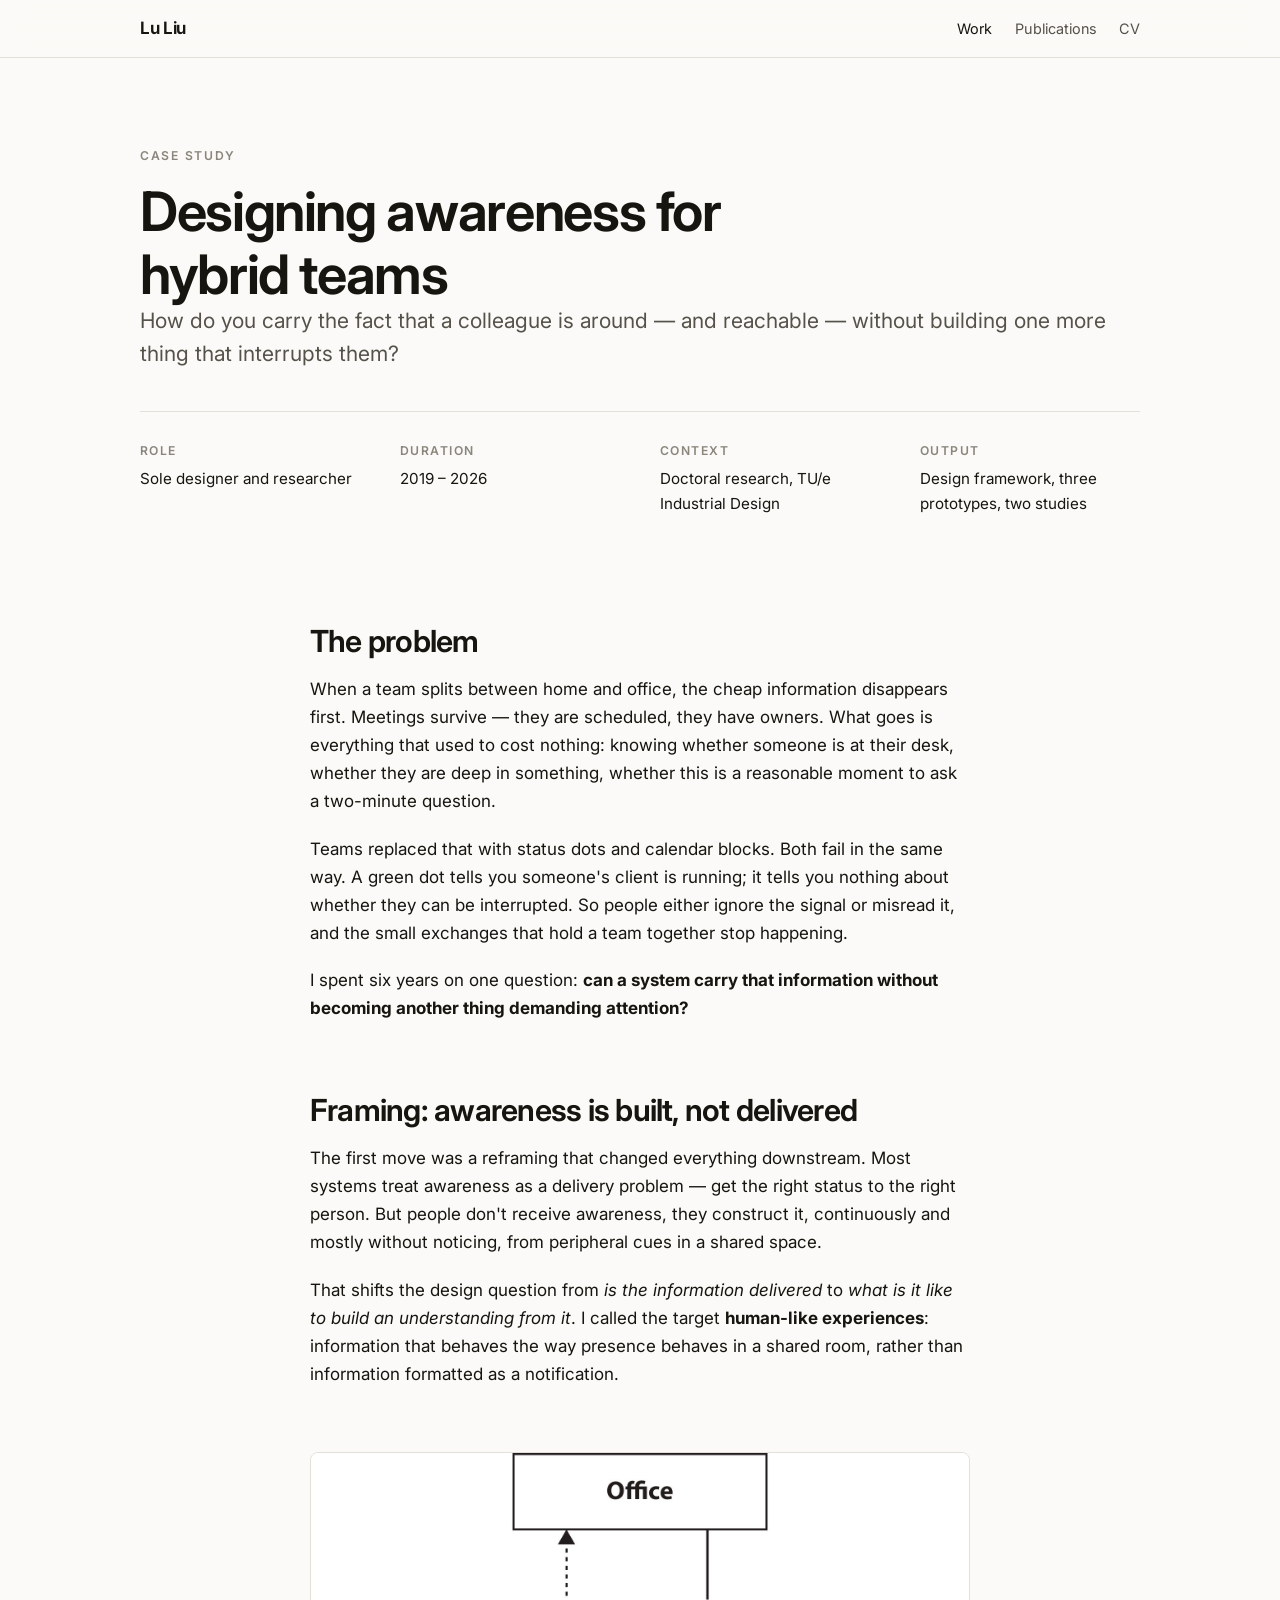
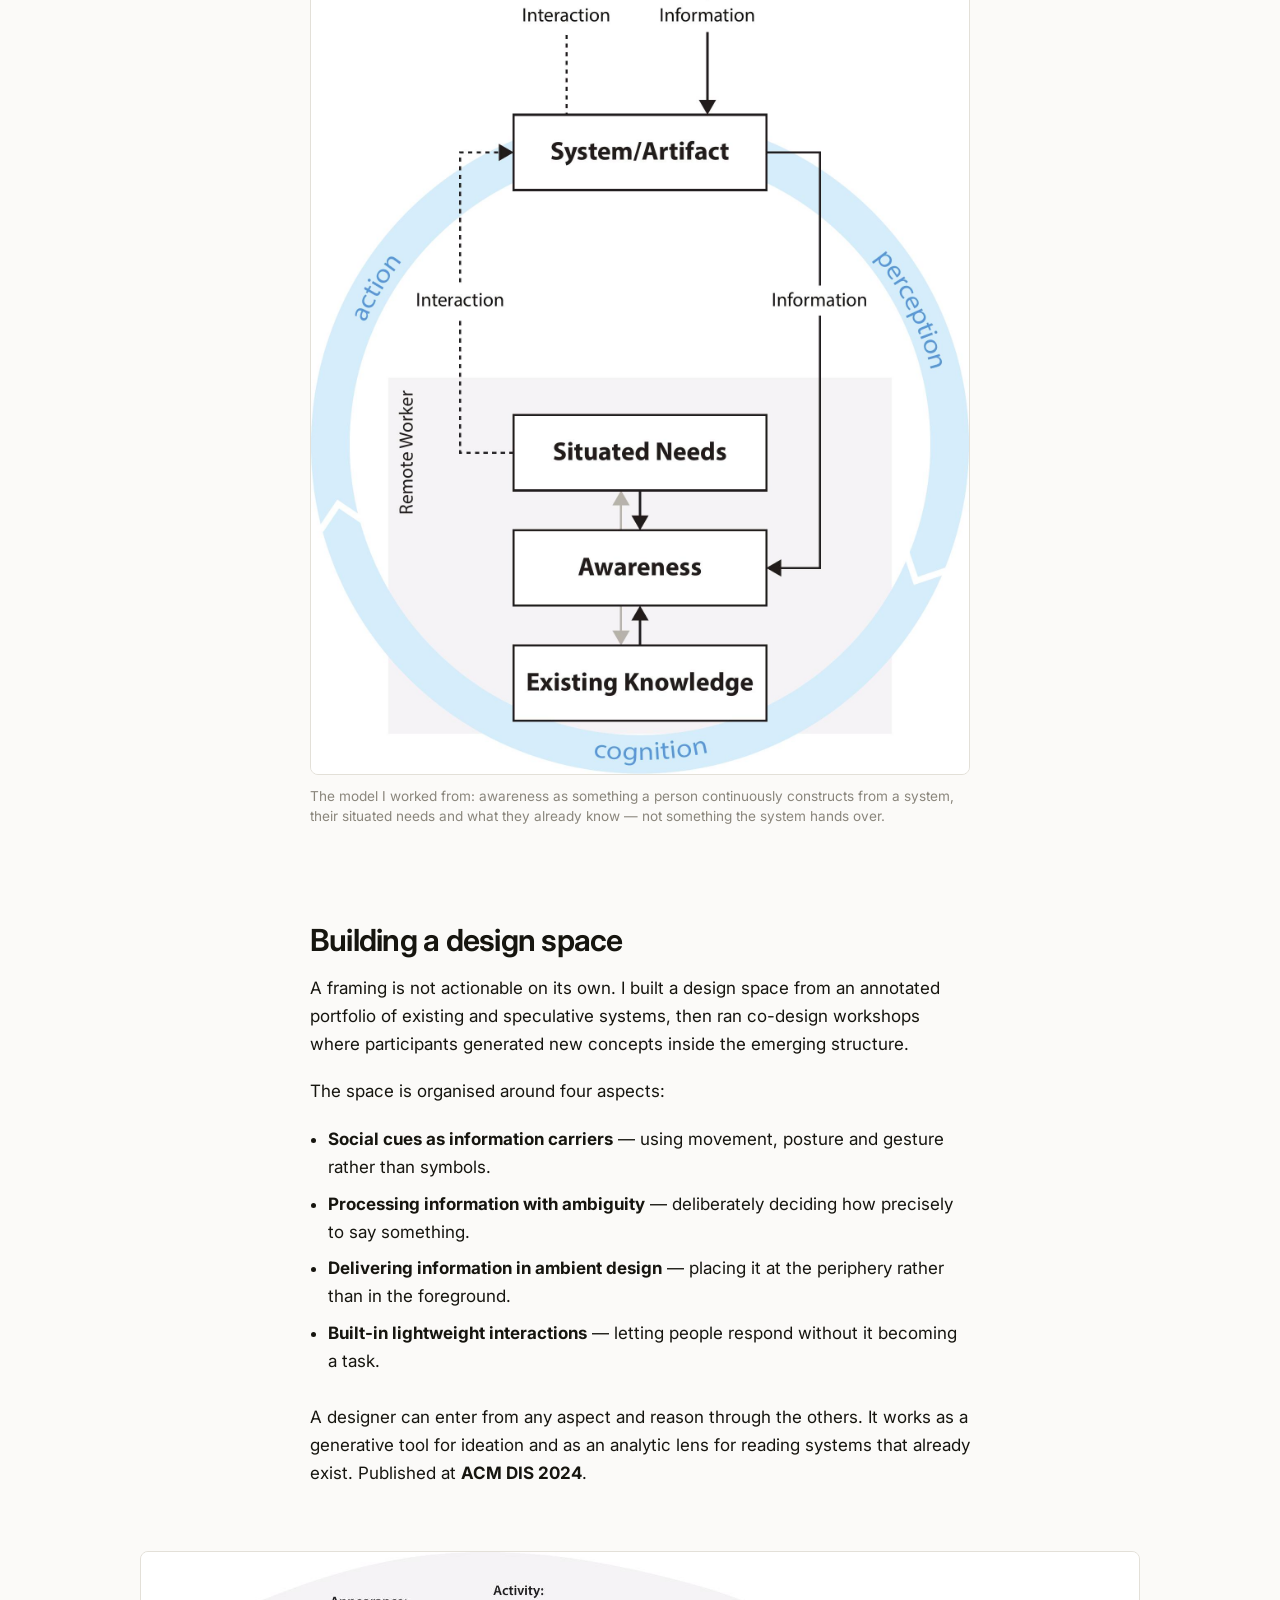
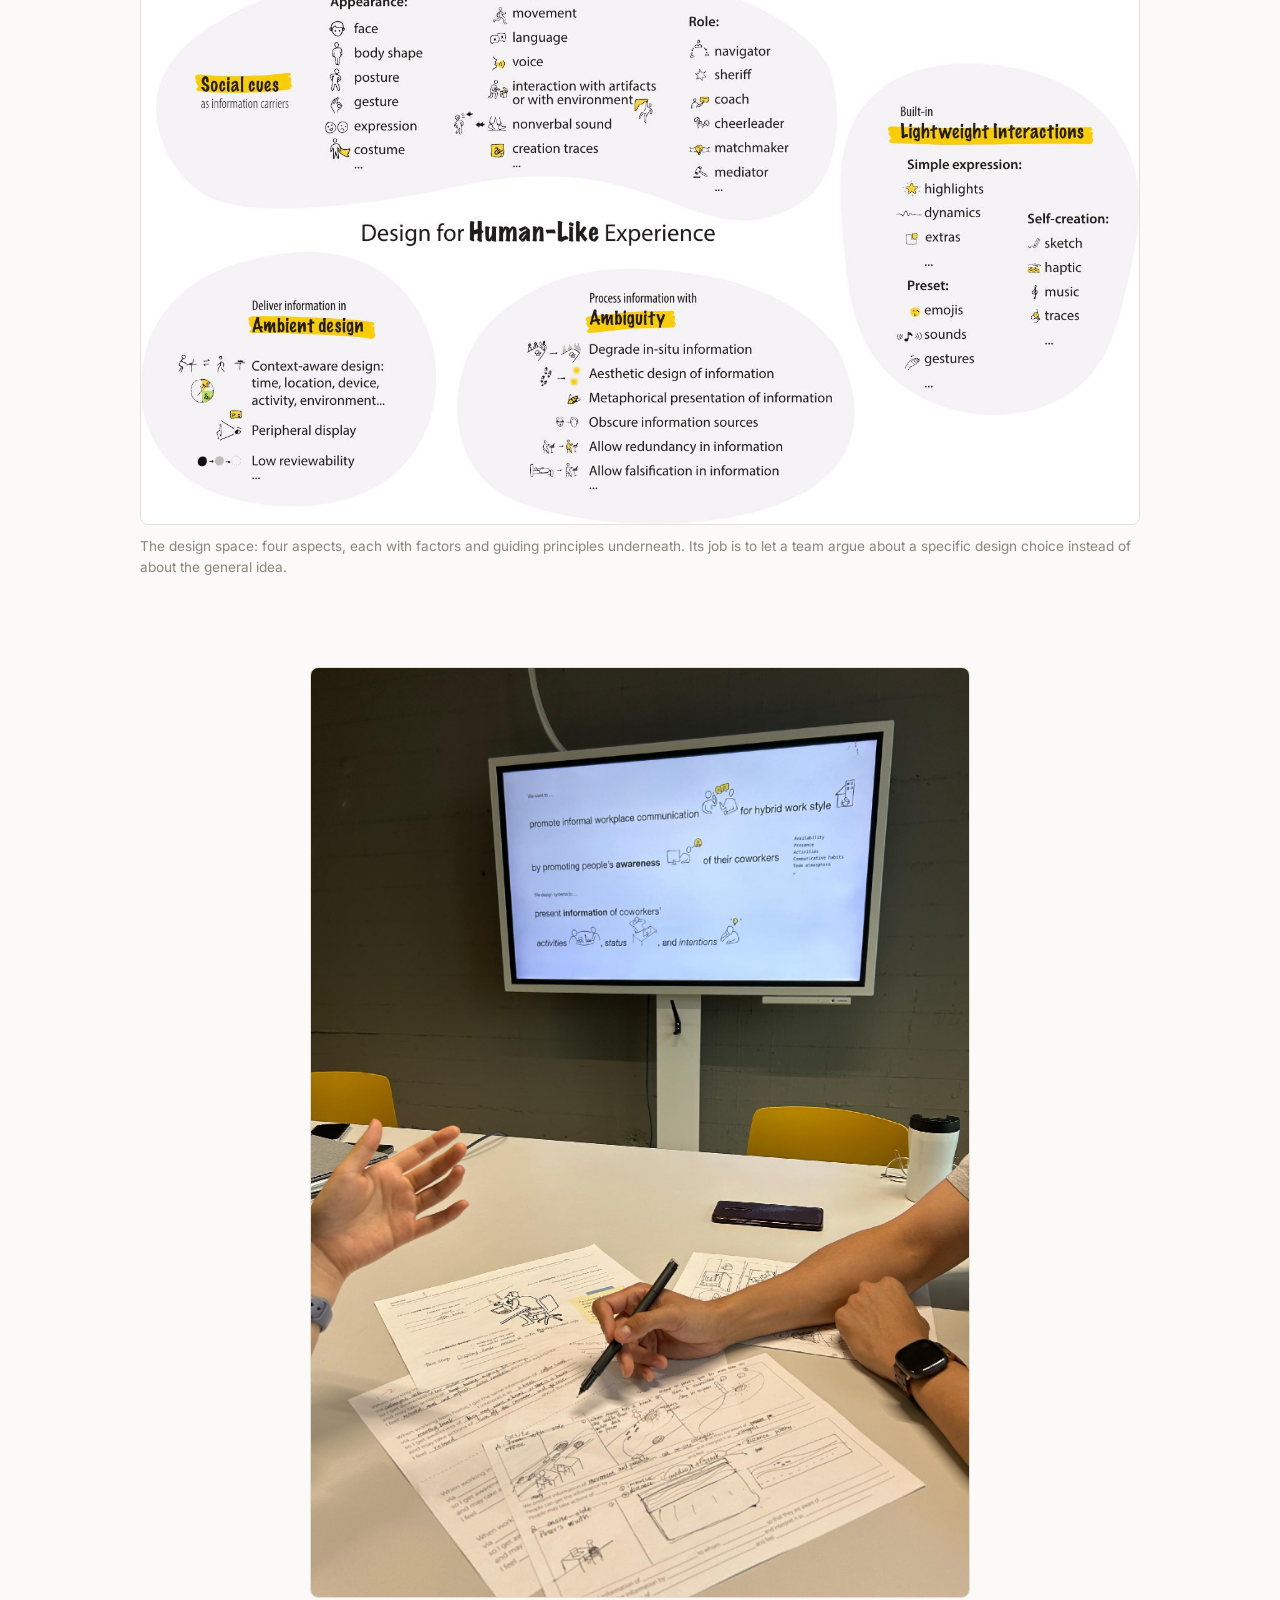
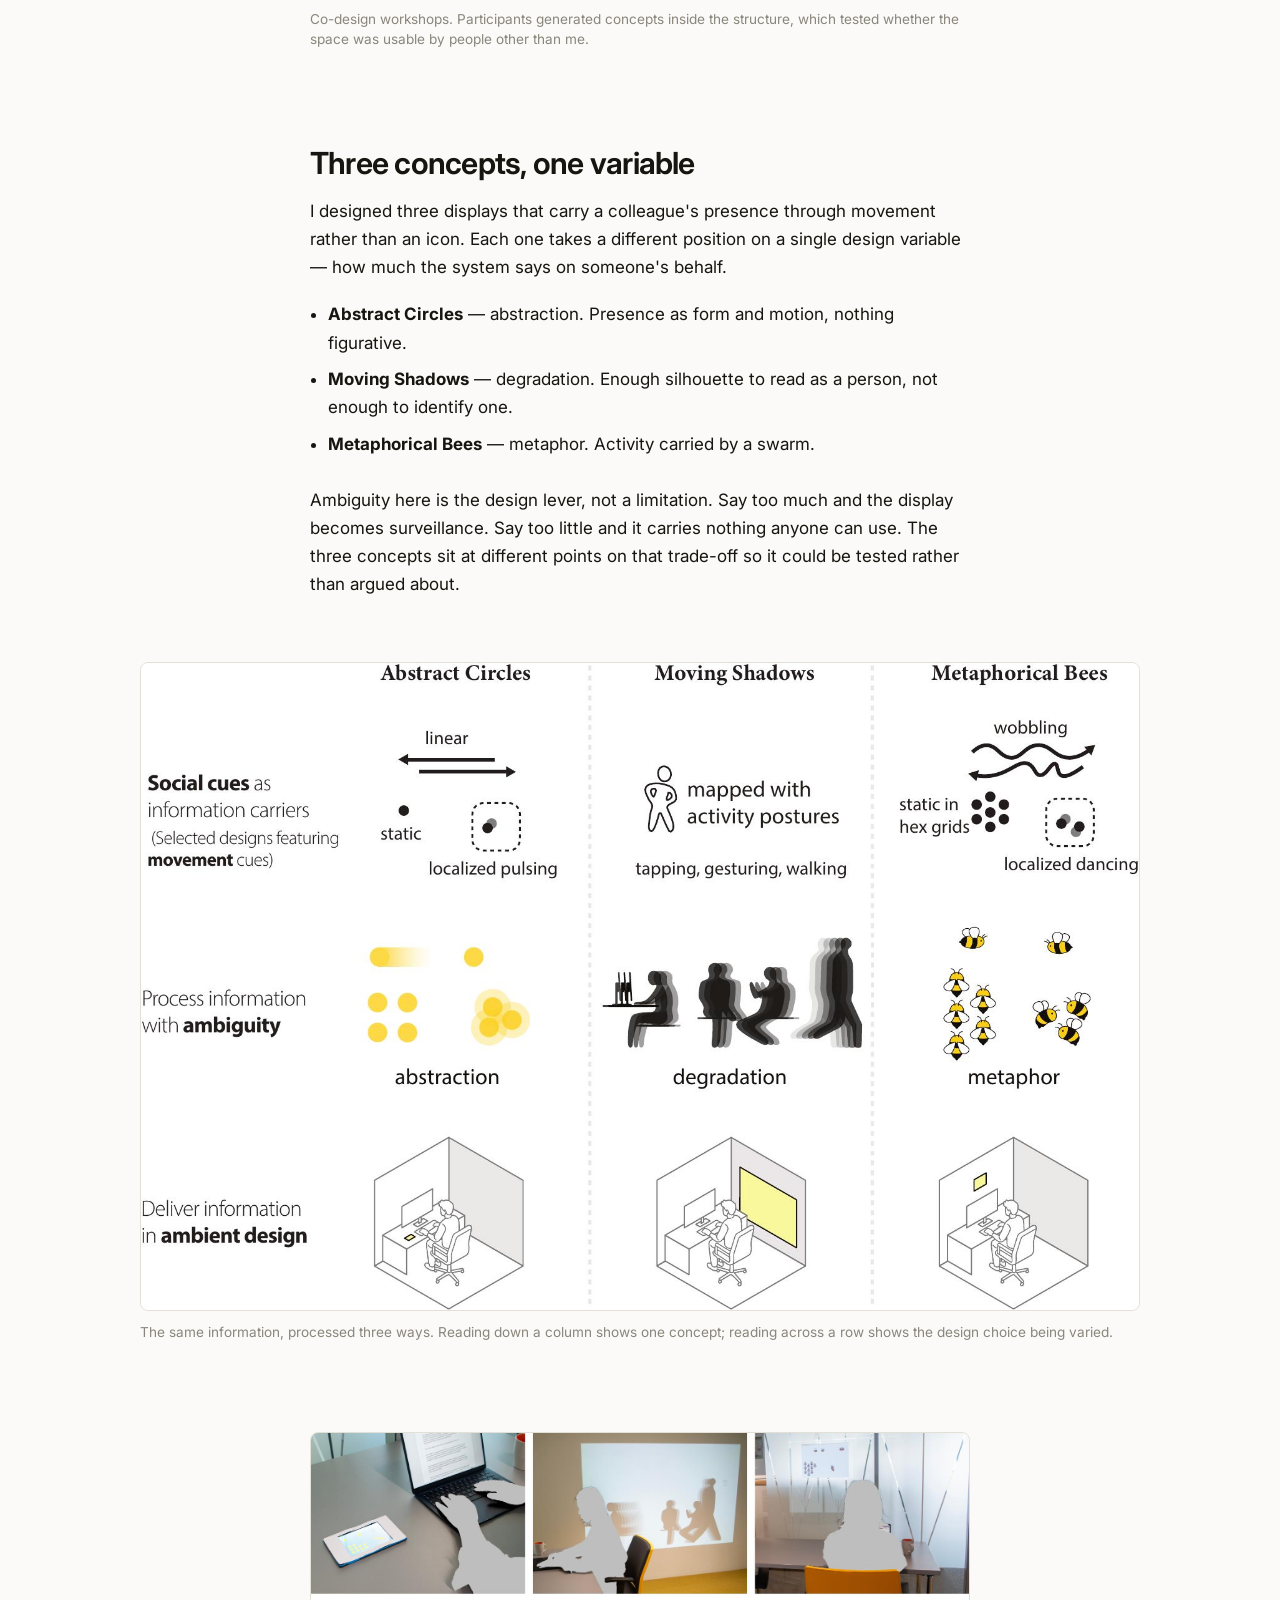
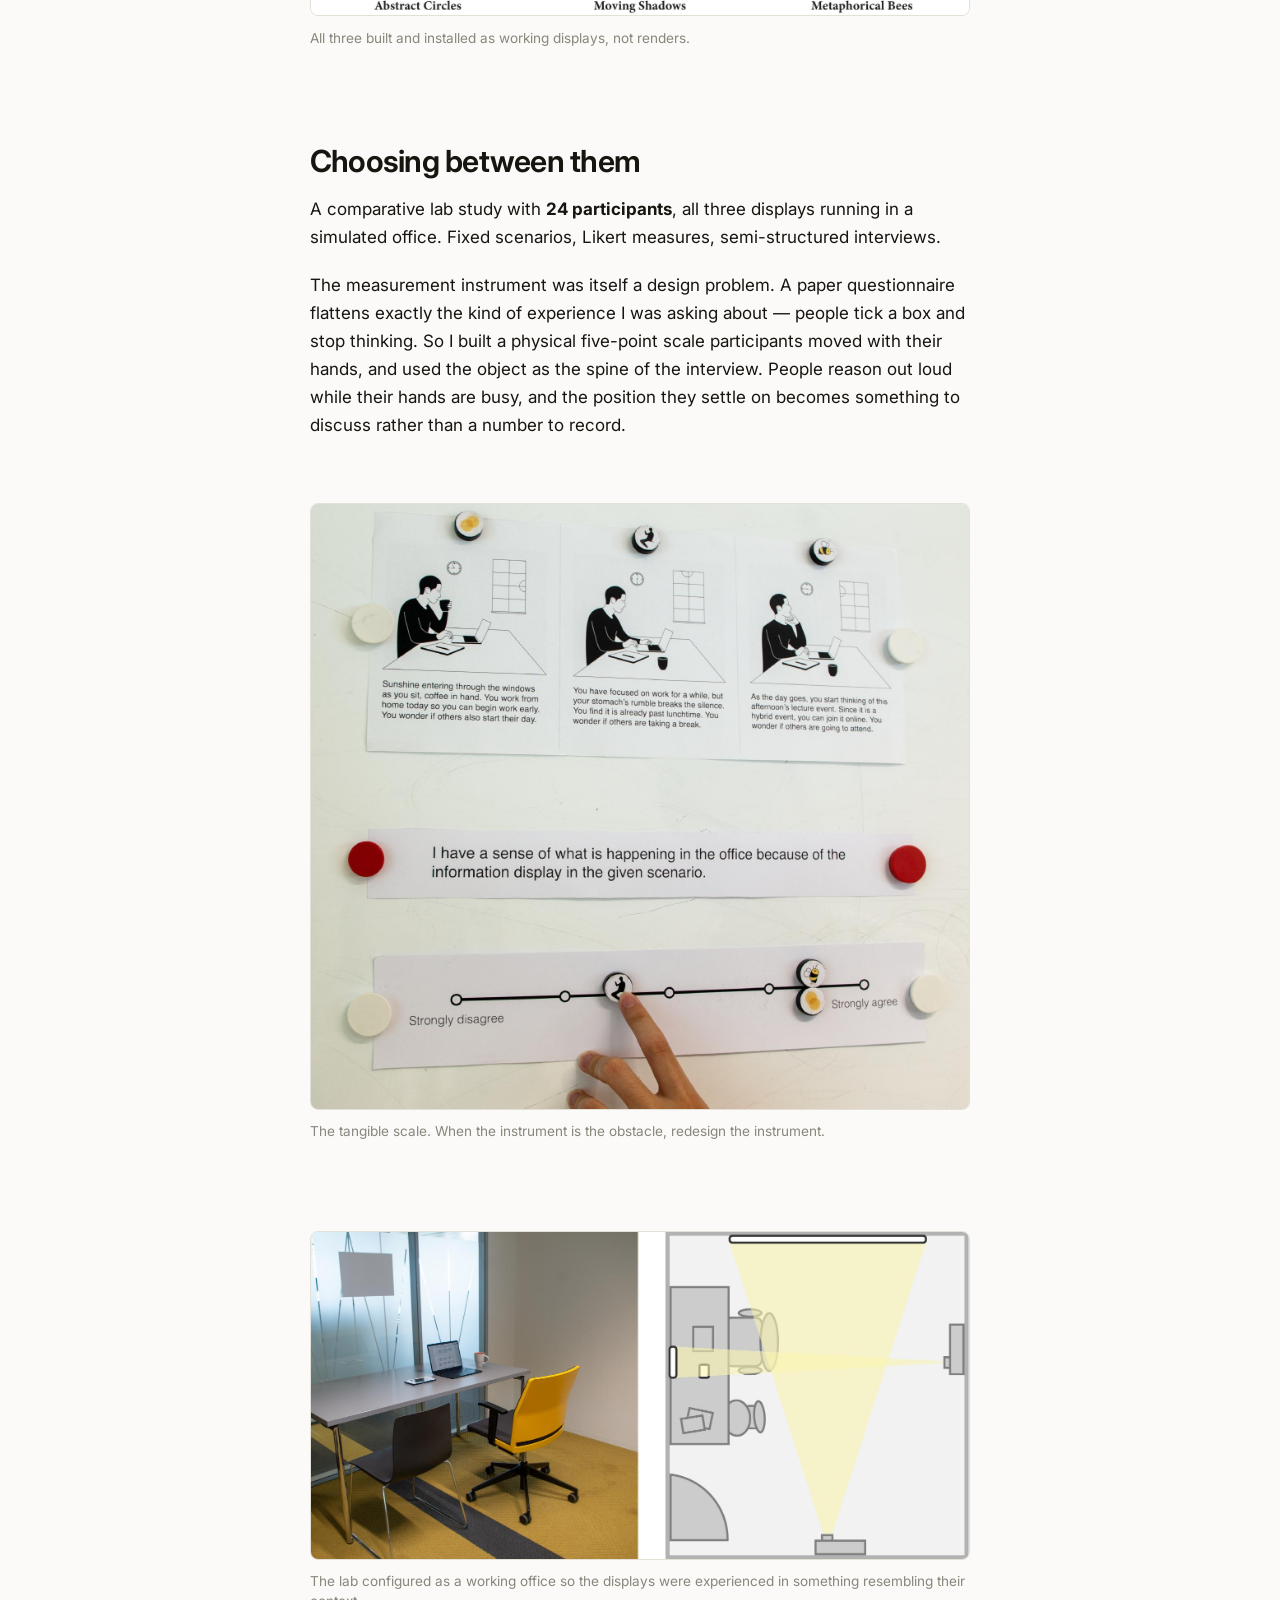
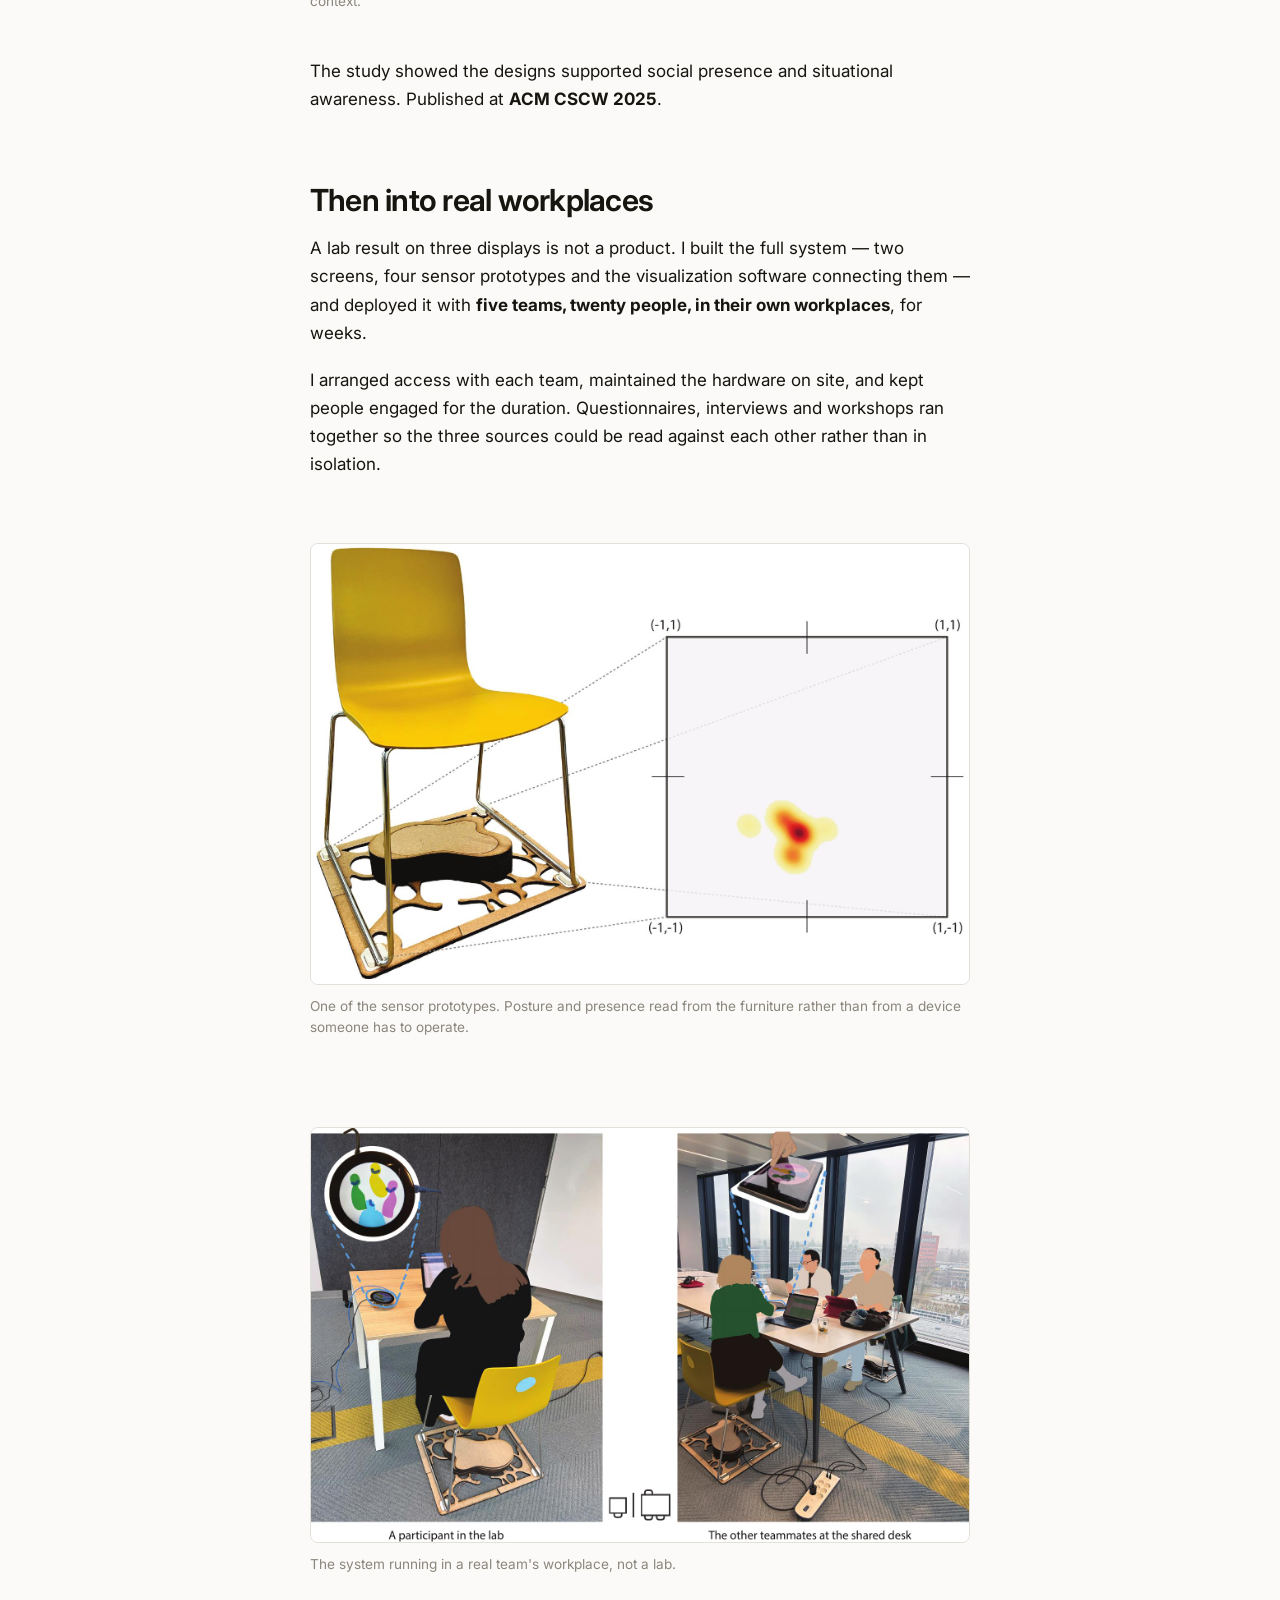
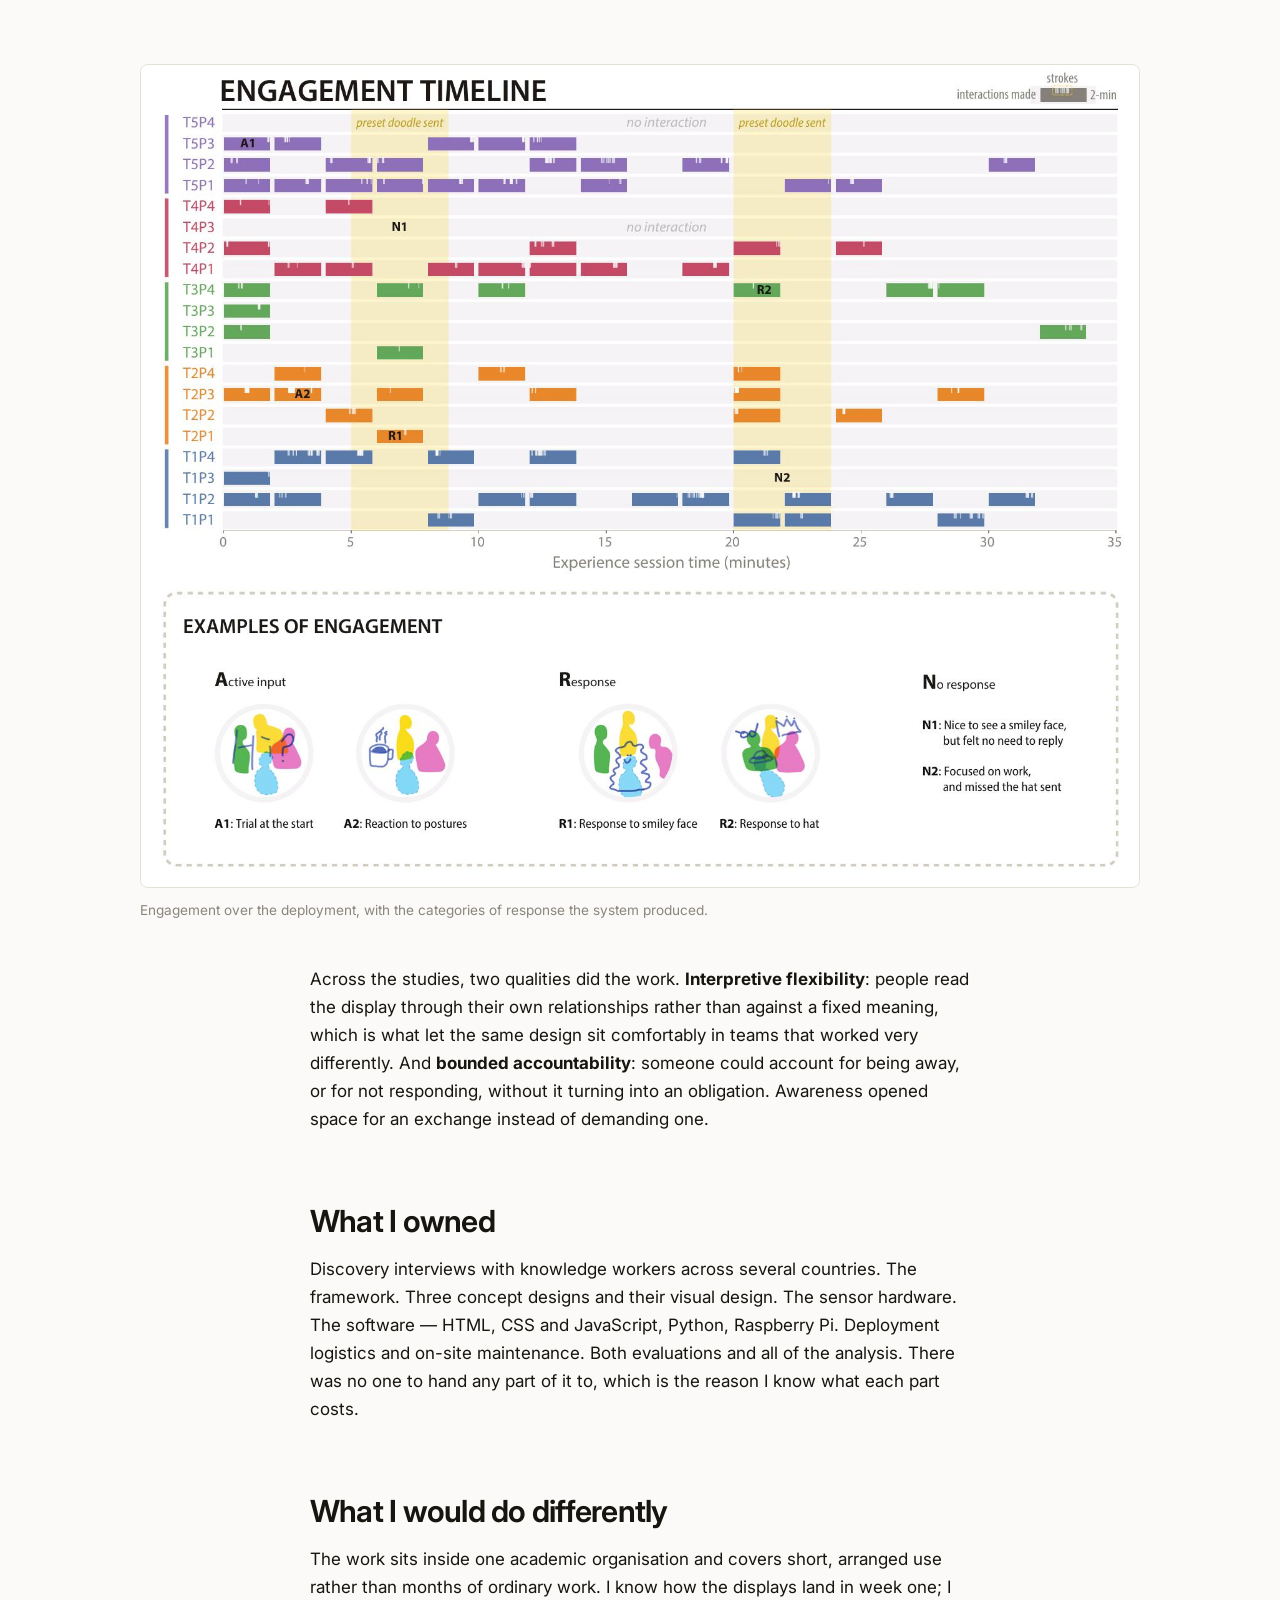
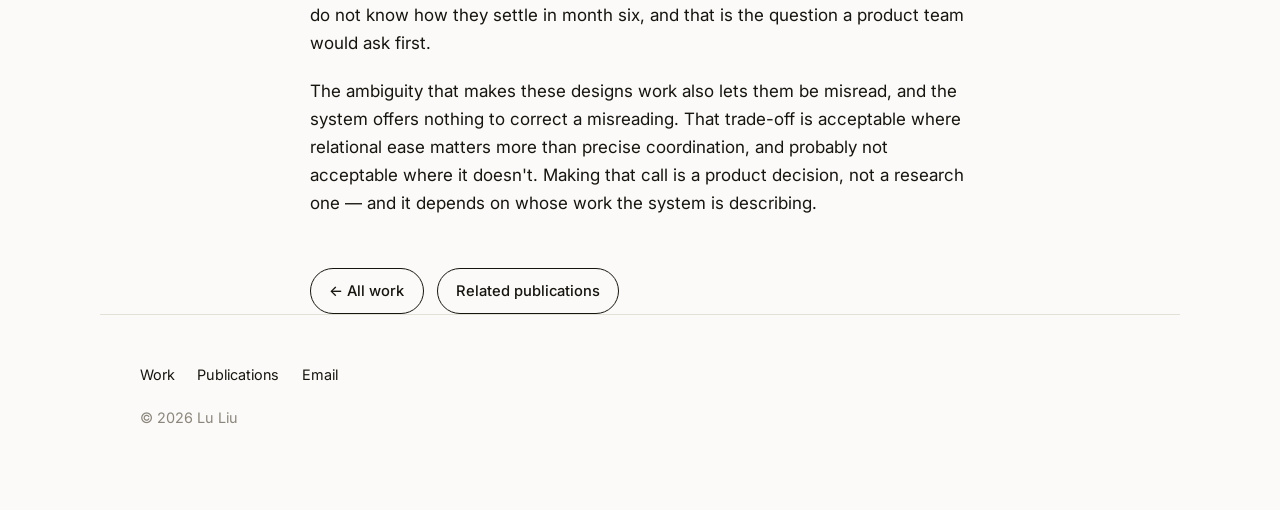
==== awareness.html @ 783fe6c9 "Add files via upload" ====
<!doctype html>
<html lang="en">
<head>
<meta charset="utf-8">
<meta name="viewport" content="width=device-width, initial-scale=1">
<title>Designing awareness for hybrid teams — Lu Liu</title>
<meta name="description" content="Six years designing and evaluating systems that carry a colleague's presence without demanding attention: three display concepts, a comparative study with 24 participants, and a deployment with five teams.">
<link rel="preconnect" href="https://fonts.googleapis.com">
<link rel="preconnect" href="https://fonts.gstatic.com" crossorigin>
<link href="https://fonts.googleapis.com/css2?family=Inter:wght@400;500;600;650&display=swap" rel="stylesheet">
<link rel="icon" href="favicon.svg" type="image/svg+xml">
<link rel="stylesheet" href="style.css">
</head>
<body>

<a class="skip" href="#main">Skip to content</a>

<nav class="nav">
  <div class="nav-in">
    <a class="nav-name" href="index.html">Lu Liu</a>
    <div class="nav-links">
      <a href="index.html" aria-current="page">Work</a>
      <a href="publications.html">Publications</a>
      <a href="files/cv.pdf">CV</a>
    </div>
  </div>
</nav>

<main id="main">

<header class="case-head wrap">
  <p class="eyebrow">Case study</p>
  <h1>Designing awareness for hybrid teams</h1>
  <p class="lede">
    How do you carry the fact that a colleague is around — and reachable — without
    building one more thing that interrupts them?
  </p>

  <dl class="case-facts">
    <div><dt>Role</dt><dd>Sole designer and researcher</dd></div>
    <div><dt>Duration</dt><dd>2019 – 2026</dd></div>
    <div><dt>Context</dt><dd>Doctoral research, TU/e Industrial Design</dd></div>
    <div><dt>Output</dt><dd>Design framework, three prototypes, two studies</dd></div>
  </dl>
</header>

<div class="wrap">
<article class="case-body">

  <h2>The problem</h2>
  <p>
    When a team splits between home and office, the cheap information disappears first.
    Meetings survive — they are scheduled, they have owners. What goes is everything that
    used to cost nothing: knowing whether someone is at their desk, whether they are deep
    in something, whether this is a reasonable moment to ask a two-minute question.
  </p>
  <p>
    Teams replaced that with status dots and calendar blocks. Both fail in the same way.
    A green dot tells you someone's client is running; it tells you nothing about whether
    they can be interrupted. So people either ignore the signal or misread it, and the
    small exchanges that hold a team together stop happening.
  </p>
  <p>
    I spent six years on one question: <strong>can a system carry that information without
    becoming another thing demanding attention?</strong>
  </p>

  <h2>Framing: awareness is built, not delivered</h2>
  <p>
    The first move was a reframing that changed everything downstream. Most systems treat
    awareness as a delivery problem — get the right status to the right person. But people
    don't receive awareness, they construct it, continuously and mostly without noticing,
    from peripheral cues in a shared space.
  </p>
  <p>
    That shifts the design question from <em>is the information delivered</em> to
    <em>what is it like to build an understanding from it</em>. I called the target
    <strong>human-like experiences</strong>: information that behaves the way presence
    behaves in a shared room, rather than information formatted as a notification.
  </p>

  <figure>
    <img src="img/model.jpg" alt="Diagram showing how a remote worker's interaction with a system produces situated needs, awareness, and existing knowledge in a continuous loop.">
    <figcaption>The model I worked from: awareness as something a person continuously constructs from a system, their situated needs and what they already know — not something the system hands over.</figcaption>
  </figure>

  <h2>Building a design space</h2>
  <p>
    A framing is not actionable on its own. I built a design space from an annotated
    portfolio of existing and speculative systems, then ran co-design workshops where
    participants generated new concepts inside the emerging structure.
  </p>
  <p>The space is organised around four aspects:</p>
  <ul>
    <li><strong>Social cues as information carriers</strong> — using movement, posture and gesture rather than symbols.</li>
    <li><strong>Processing information with ambiguity</strong> — deliberately deciding how precisely to say something.</li>
    <li><strong>Delivering information in ambient design</strong> — placing it at the periphery rather than in the foreground.</li>
    <li><strong>Built-in lightweight interactions</strong> — letting people respond without it becoming a task.</li>
  </ul>
  <p>
    A designer can enter from any aspect and reason through the others. It works as a
    generative tool for ideation and as an analytic lens for reading systems that already
    exist. Published at <strong>ACM DIS 2024</strong>.
  </p>

  <figure class="wide">
    <img src="img/design-space.jpg" alt="The design space for human-like experience, showing four aspects with their factors and guiding principles arranged around a central label.">
    <figcaption>The design space: four aspects, each with factors and guiding principles underneath. Its job is to let a team argue about a specific design choice instead of about the general idea.</figcaption>
  </figure>

  <figure>
    <img src="img/workshop.jpg" alt="Participants at a table annotating printed concept sheets during a co-design workshop.">
    <figcaption>Co-design workshops. Participants generated concepts inside the structure, which tested whether the space was usable by people other than me.</figcaption>
  </figure>

  <h2>Three concepts, one variable</h2>
  <p>
    I designed three displays that carry a colleague's presence through movement rather
    than an icon. Each one takes a different position on a single design variable —
    how much the system says on someone's behalf.
  </p>
  <ul>
    <li><strong>Abstract Circles</strong> — abstraction. Presence as form and motion, nothing figurative.</li>
    <li><strong>Moving Shadows</strong> — degradation. Enough silhouette to read as a person, not enough to identify one.</li>
    <li><strong>Metaphorical Bees</strong> — metaphor. Activity carried by a swarm.</li>
  </ul>
  <p>
    Ambiguity here is the design lever, not a limitation. Say too much and the display
    becomes surveillance. Say too little and it carries nothing anyone can use. The three
    concepts sit at different points on that trade-off so it could be tested rather than
    argued about.
  </p>

  <figure class="wide">
    <img src="img/designs.jpg" alt="The three concepts mapped against social cues, ambiguity processing and ambient delivery, showing how each treats the same information differently.">
    <figcaption>The same information, processed three ways. Reading down a column shows one concept; reading across a row shows the design choice being varied.</figcaption>
  </figure>

  <figure>
    <img src="img/lab-displays.jpg" alt="The three displays installed in an office setting: Abstract Circles, Moving Shadows and Metaphorical Bees.">
    <figcaption>All three built and installed as working displays, not renders.</figcaption>
  </figure>

  <h2>Choosing between them</h2>
  <p>
    A comparative lab study with <strong>24 participants</strong>, all three displays running
    in a simulated office. Fixed scenarios, Likert measures, semi-structured interviews.
  </p>
  <p>
    The measurement instrument was itself a design problem. A paper questionnaire flattens
    exactly the kind of experience I was asking about — people tick a box and stop thinking.
    So I built a physical five-point scale participants moved with their hands, and used the
    object as the spine of the interview. People reason out loud while their hands are busy,
    and the position they settle on becomes something to discuss rather than a number to
    record.
  </p>

  <figure>
    <img src="img/scale.jpg" alt="A participant sliding a marker along a physical five-point Likert scale mounted on a board.">
    <figcaption>The tangible scale. When the instrument is the obstacle, redesign the instrument.</figcaption>
  </figure>

  <figure>
    <img src="img/lab-setup.jpg" alt="Photo and plan view of the lab set up as an office, with desk, chair and wall-mounted display.">
    <figcaption>The lab configured as a working office so the displays were experienced in something resembling their context.</figcaption>
  </figure>

  <p>The study showed the designs supported social presence and situational awareness.
    Published at <strong>ACM CSCW 2025</strong>.</p>

  <h2>Then into real workplaces</h2>
  <p>
    A lab result on three displays is not a product. I built the full system — two screens,
    four sensor prototypes and the visualization software connecting them — and deployed it
    with <strong>five teams, twenty people, in their own workplaces</strong>, for weeks.
  </p>
  <p>
    I arranged access with each team, maintained the hardware on site, and kept people
    engaged for the duration. Questionnaires, interviews and workshops ran together so the
    three sources could be read against each other rather than in isolation.
  </p>

  <figure>
    <img src="img/sensing.jpg" alt="A chair fitted with a sensing prototype, alongside a plot of the resulting pressure data.">
    <figcaption>One of the sensor prototypes. Posture and presence read from the furniture rather than from a device someone has to operate.</figcaption>
  </figure>

  <figure>
    <img src="img/field.jpg" alt="Participants working at desks in their own office with the deployed displays visible.">
    <figcaption>The system running in a real team's workplace, not a lab.</figcaption>
  </figure>

  <figure class="wide">
    <img src="img/timeline.jpg" alt="Engagement timeline showing colour-coded interaction events across participants over the deployment period, with examples of active input, response and non-response.">
    <figcaption>Engagement over the deployment, with the categories of response the system produced.</figcaption>
  </figure>

  <p>
    Across the studies, two qualities did the work. <strong>Interpretive flexibility</strong>:
    people read the display through their own relationships rather than against a fixed
    meaning, which is what let the same design sit comfortably in teams that worked very
    differently. And <strong>bounded accountability</strong>: someone could account for being
    away, or for not responding, without it turning into an obligation. Awareness opened
    space for an exchange instead of demanding one.
  </p>

  <h2>What I owned</h2>
  <p>
    Discovery interviews with knowledge workers across several countries. The framework.
    Three concept designs and their visual design. The sensor hardware. The software —
    HTML, CSS and JavaScript, Python, Raspberry Pi. Deployment logistics and on-site
    maintenance. Both evaluations and all of the analysis. There was no one to hand any
    part of it to, which is the reason I know what each part costs.
  </p>

  <h2>What I would do differently</h2>
  <p>
    The work sits inside one academic organisation and covers short, arranged use rather
    than months of ordinary work. I know how the displays land in week one; I do not know
    how they settle in month six, and that is the question a product team would ask first.
  </p>
  <p>
    The ambiguity that makes these designs work also lets them be misread, and the system
    offers nothing to correct a misreading. That trade-off is acceptable where relational
    ease matters more than precise coordination, and probably not acceptable where it
    doesn't. Making that call is a product decision, not a research one — and it depends
    on whose work the system is describing.
  </p>

  <div class="btn-row">
    <a class="btn" href="index.html">← All work</a>
    <a class="btn" href="publications.html">Related publications</a>
  </div>

</article>
</div>

</main>

<footer class="wrap">
  <div class="foot-links">
    <a href="index.html">Work</a>
    <a href="publications.html">Publications</a>
    <a href="mailto:luluwhat12@gmail.com">Email</a>
  </div>
  <p>© 2026 Lu Liu</p>
</footer>

</body>
</html>
---- style.css ----
/* ---------------------------------------------------------
   Lu Liu — portfolio
   Edit the tokens in :root to restyle the whole site.
--------------------------------------------------------- */

:root {
  --bg:        #fbfaf8;
  --surface:   #ffffff;
  --ink:       #16150f;
  --ink-soft:  #55524a;
  --ink-faint: #8a867c;
  --rule:      #e3e0d8;
  --accent:    #9a5b2e;
  --accent-bg: #f3ece4;

  --max: 1080px;
  --gap: clamp(3rem, 7vw, 6rem);

  --sans: "Inter", -apple-system, BlinkMacSystemFont, "Segoe UI", Helvetica, Arial, sans-serif;
}

@media (prefers-color-scheme: dark) {
  :root {
    --bg:        #14140f;
    --surface:   #1c1c16;
    --ink:       #f0eee7;
    --ink-soft:  #b3afa4;
    --ink-faint: #7d7a70;
    --rule:      #33322a;
    --accent:    #d99b62;
    --accent-bg: #26231c;
  }
}

* { box-sizing: border-box; }

html { scroll-behavior: smooth; }

body {
  margin: 0;
  background: var(--bg);
  color: var(--ink);
  font-family: var(--sans);
  font-size: 17px;
  line-height: 1.65;
  -webkit-font-smoothing: antialiased;
  font-feature-settings: "kern", "liga";
}

img { max-width: 100%; height: auto; display: block; }

a { color: var(--accent); text-decoration: none; }
a:hover { text-decoration: underline; text-underline-offset: 3px; }

.wrap { max-width: var(--max); margin: 0 auto; padding-inline: clamp(1.25rem, 5vw, 2.5rem); }
.narrow { max-width: 660px; }

/* ---------- nav ---------- */
.nav {
  position: sticky; top: 0; z-index: 20;
  background: color-mix(in srgb, var(--bg) 88%, transparent);
  backdrop-filter: saturate(160%) blur(12px);
  border-bottom: 1px solid var(--rule);
}
.nav-in {
  max-width: var(--max); margin: 0 auto;
  padding: 0.9rem clamp(1.25rem, 5vw, 2.5rem);
  display: flex; align-items: baseline; gap: 1.5rem;
}
.nav-name { font-weight: 650; letter-spacing: -0.02em; color: var(--ink); }
.nav-name:hover { text-decoration: none; }
.nav-links { margin-left: auto; display: flex; gap: 1.4rem; font-size: 0.9rem; }
.nav-links a { color: var(--ink-soft); }
.nav-links a:hover, .nav-links a[aria-current="page"] { color: var(--ink); }

/* ---------- type ---------- */
h1, h2, h3 { line-height: 1.15; letter-spacing: -0.025em; font-weight: 640; margin: 0; }
h1 { font-size: clamp(2.2rem, 5.5vw, 3.4rem); }
h2 { font-size: clamp(1.45rem, 3vw, 1.9rem); }
h3 { font-size: 1.12rem; letter-spacing: -0.015em; }

.eyebrow {
  font-size: 0.76rem; letter-spacing: 0.14em; text-transform: uppercase;
  color: var(--ink-faint); font-weight: 600; margin: 0 0 0.9rem;
}

.lede { font-size: clamp(1.1rem, 2.2vw, 1.32rem); line-height: 1.55; color: var(--ink-soft); }

p { margin: 0 0 1.15em; }
.muted { color: var(--ink-soft); }
.small { font-size: 0.9rem; }

section { padding-block: var(--gap); }
section + section { border-top: 1px solid var(--rule); }

/* ---------- hero ---------- */
.hero { padding-block: clamp(4rem, 11vw, 8rem) var(--gap); }
.hero h1 { max-width: 19ch; }
.hero .lede { max-width: 52ch; margin-top: 1.6rem; }

.meta-row {
  display: flex; flex-wrap: wrap; gap: 0.6rem 1.6rem;
  margin-top: 2.2rem; font-size: 0.9rem; color: var(--ink-faint);
}

/* ---------- work cards ---------- */
.work-list { display: grid; gap: 2.5rem; margin-top: 2.5rem; }

.card {
  display: grid; grid-template-columns: 1fr; gap: 1.4rem;
  background: var(--surface); border: 1px solid var(--rule);
  border-radius: 14px; overflow: hidden;
  transition: border-color .18s ease, transform .18s ease;
}
.card:hover { border-color: color-mix(in srgb, var(--accent) 45%, var(--rule)); }
@media (min-width: 760px) {
  .card { grid-template-columns: 1.05fr 1fr; align-items: stretch; gap: 0; }
}
.card-media { background: var(--accent-bg); display: flex; align-items: center; justify-content: center; padding: 1.5rem; }
.card-media img { border-radius: 6px; }
.card-body { padding: clamp(1.5rem, 3vw, 2.2rem); display: flex; flex-direction: column; }
.card-body h3 { margin-bottom: 0.5rem; }
.card-body .tags { margin-top: auto; padding-top: 1.2rem; }

.card.stub { opacity: 0.72; }
.card.stub .card-media { background: var(--rule); min-height: 140px; }

.tags { display: flex; flex-wrap: wrap; gap: 0.45rem; }
.tag {
  font-size: 0.74rem; letter-spacing: 0.04em; padding: 0.25rem 0.6rem;
  border: 1px solid var(--rule); border-radius: 999px; color: var(--ink-faint);
}

/* ---------- case study ---------- */
.case-head { padding-block: clamp(3rem, 8vw, 5.5rem) 2.5rem; }
.case-head h1 { max-width: 20ch; }
.case-facts {
  display: grid; gap: 1.2rem 2.5rem; margin-top: 2.5rem;
  grid-template-columns: repeat(auto-fit, minmax(150px, 1fr));
  padding-top: 1.8rem; border-top: 1px solid var(--rule);
}
.case-facts dt { font-size: 0.76rem; letter-spacing: 0.12em; text-transform: uppercase; color: var(--ink-faint); font-weight: 600; margin-bottom: 0.3rem; }
.case-facts dd { margin: 0; font-size: 0.95rem; }

.case-body {
  display: grid;
  grid-template-columns: 1fr min(660px, 100%) 1fr;
}
.case-body > * { grid-column: 2; }
.case-body > figure.wide { grid-column: 1 / -1; }
.case-body h2 { margin: 3.2rem 0 1rem; }
.case-body h3 { margin: 2.2rem 0 0.6rem; }
.case-body ul { padding-left: 1.15rem; margin: 0 0 1.15em; }
.case-body li { margin-bottom: 0.5em; }

figure { margin: 2.8rem 0; }

figure img { border: 1px solid var(--rule); border-radius: 8px; background: var(--surface); }
figcaption { margin-top: 0.7rem; font-size: 0.85rem; color: var(--ink-faint); line-height: 1.5; }

blockquote {
  margin: 2.2rem 0; padding: 1.3rem 1.5rem;
  background: var(--accent-bg); border-left: 3px solid var(--accent);
  border-radius: 0 8px 8px 0;
}
blockquote p:last-child { margin-bottom: 0; }

/* ---------- publications ---------- */
.pubs { margin-top: 2.5rem; display: grid; gap: 0; }
.pub { padding: 1.5rem 0; border-top: 1px solid var(--rule); display: grid; gap: 0.35rem; }
.pub:last-child { border-bottom: 1px solid var(--rule); }
.pub-title { font-weight: 600; color: var(--ink); }
.pub-venue { font-size: 0.9rem; color: var(--ink-soft); }
.pub-note { font-size: 0.85rem; color: var(--ink-faint); }

/* ---------- footer ---------- */
footer { border-top: 1px solid var(--rule); padding-block: 3rem 4rem; font-size: 0.9rem; color: var(--ink-faint); }
.foot-links { display: flex; flex-wrap: wrap; gap: 1.4rem; margin-bottom: 1.2rem; }
.foot-links a { color: var(--ink); }

/* ---------- utility ---------- */
.btn {
  display: inline-block; padding: 0.6rem 1.15rem; border: 1px solid var(--ink);
  border-radius: 999px; color: var(--ink); font-size: 0.92rem; font-weight: 500;
}
.btn:hover { background: var(--ink); color: var(--bg); text-decoration: none; }
.btn-row { display: flex; flex-wrap: wrap; gap: 0.8rem; margin-top: 2rem; }

.skip { position: absolute; left: -9999px; }
.skip:focus { left: 1rem; top: 1rem; background: var(--surface); padding: 0.6rem 1rem; z-index: 50; border-radius: 6px; }
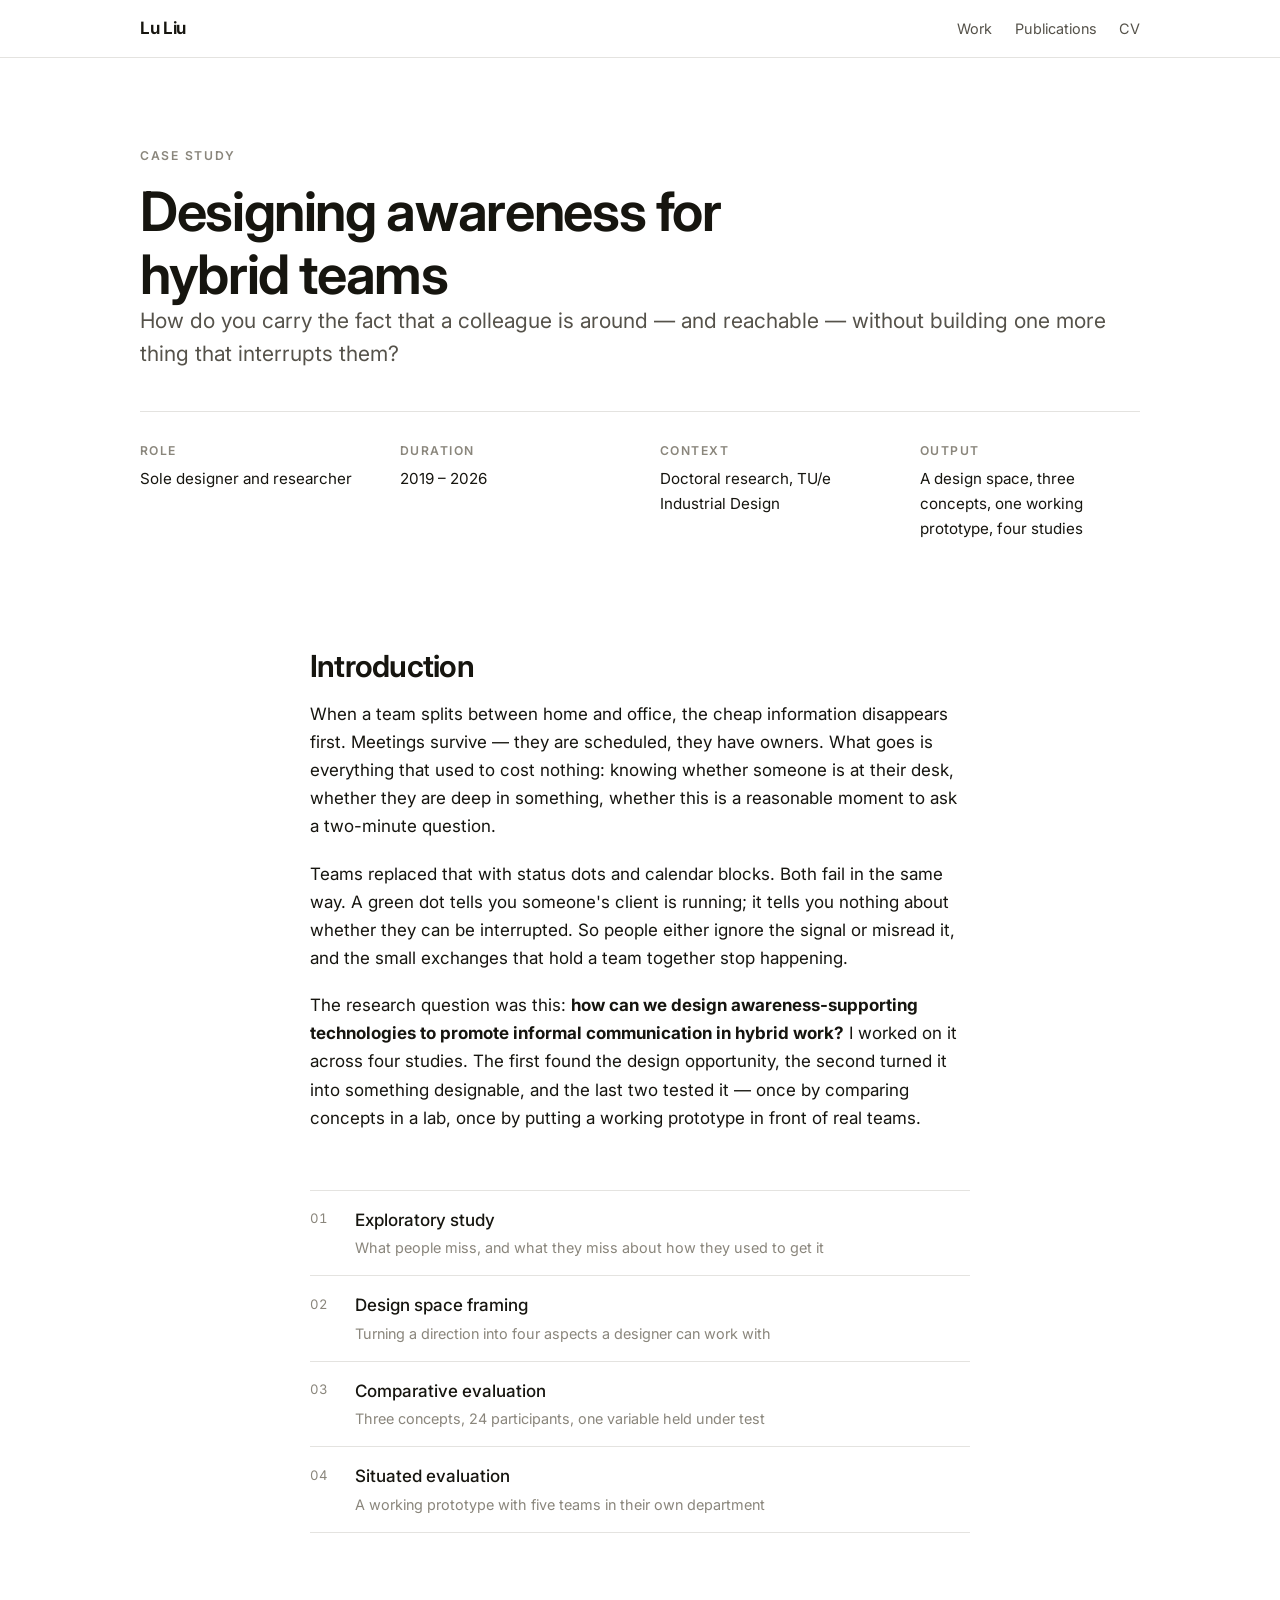
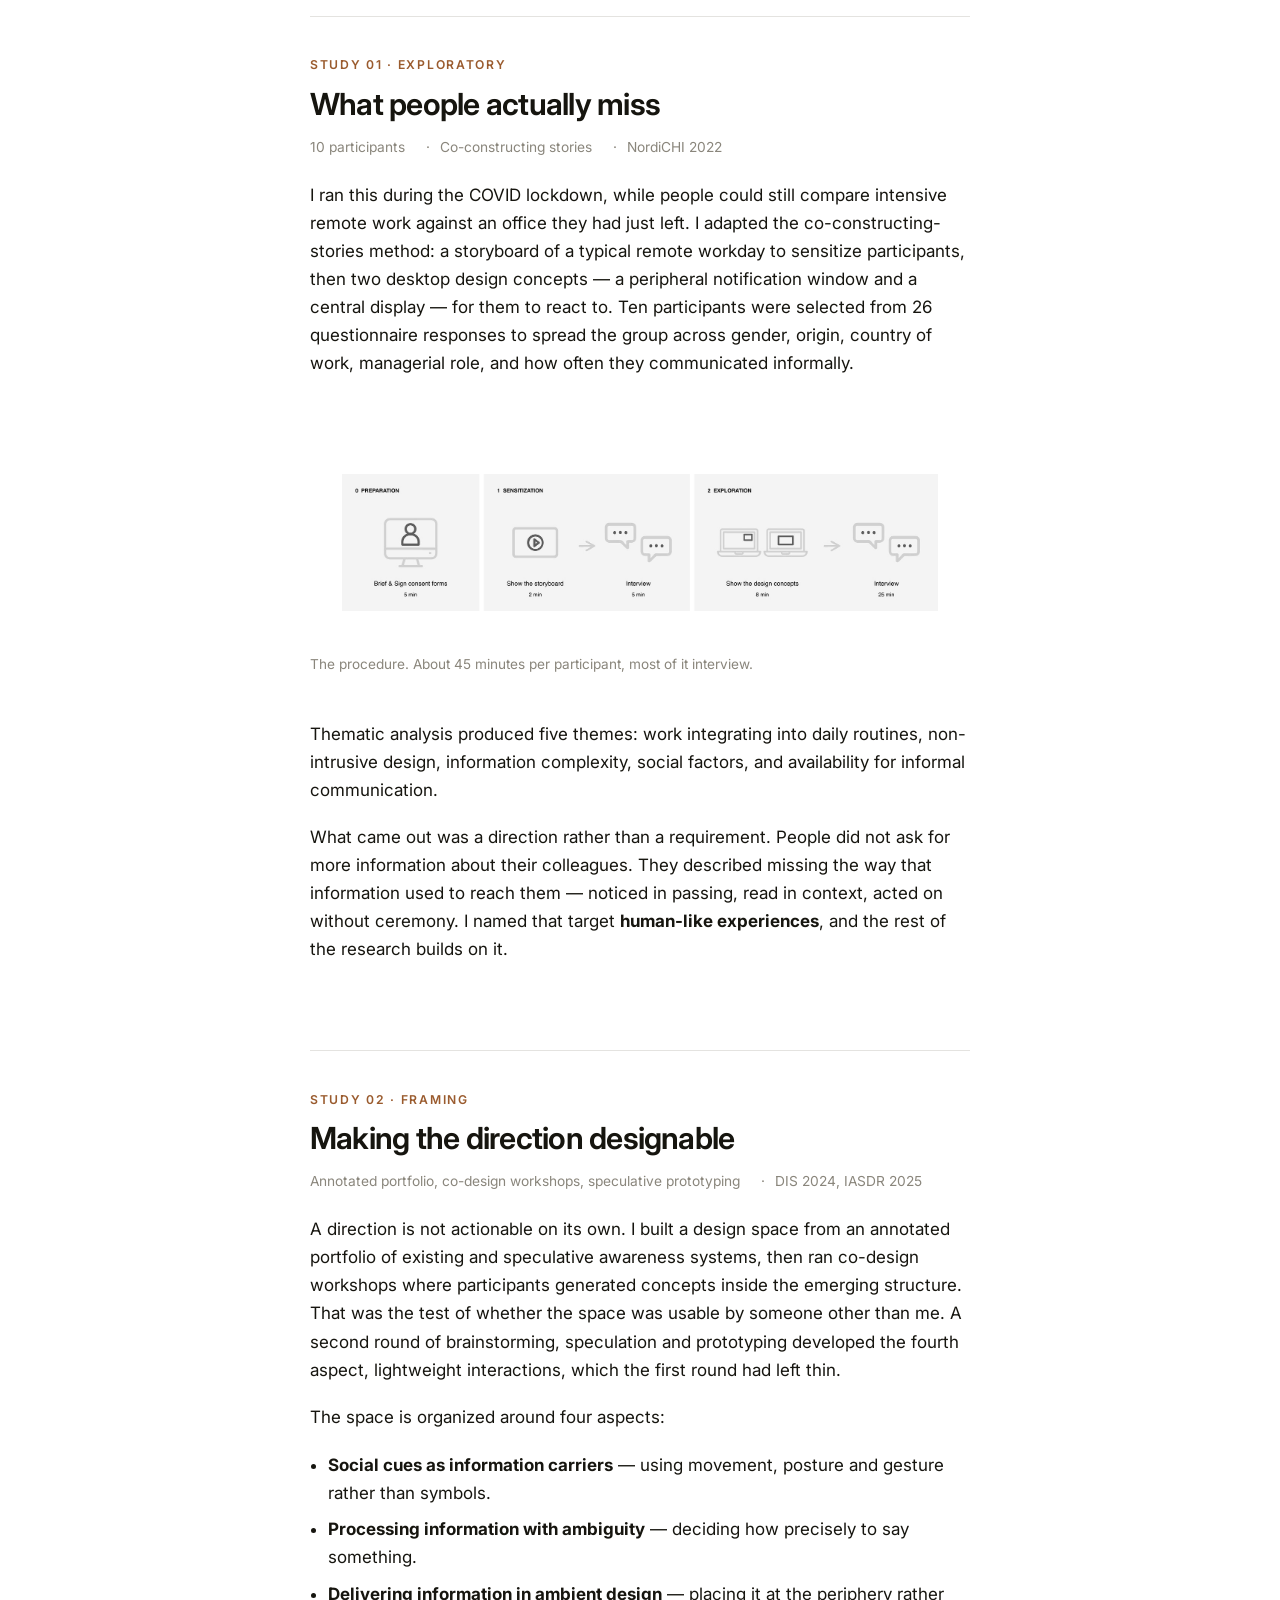
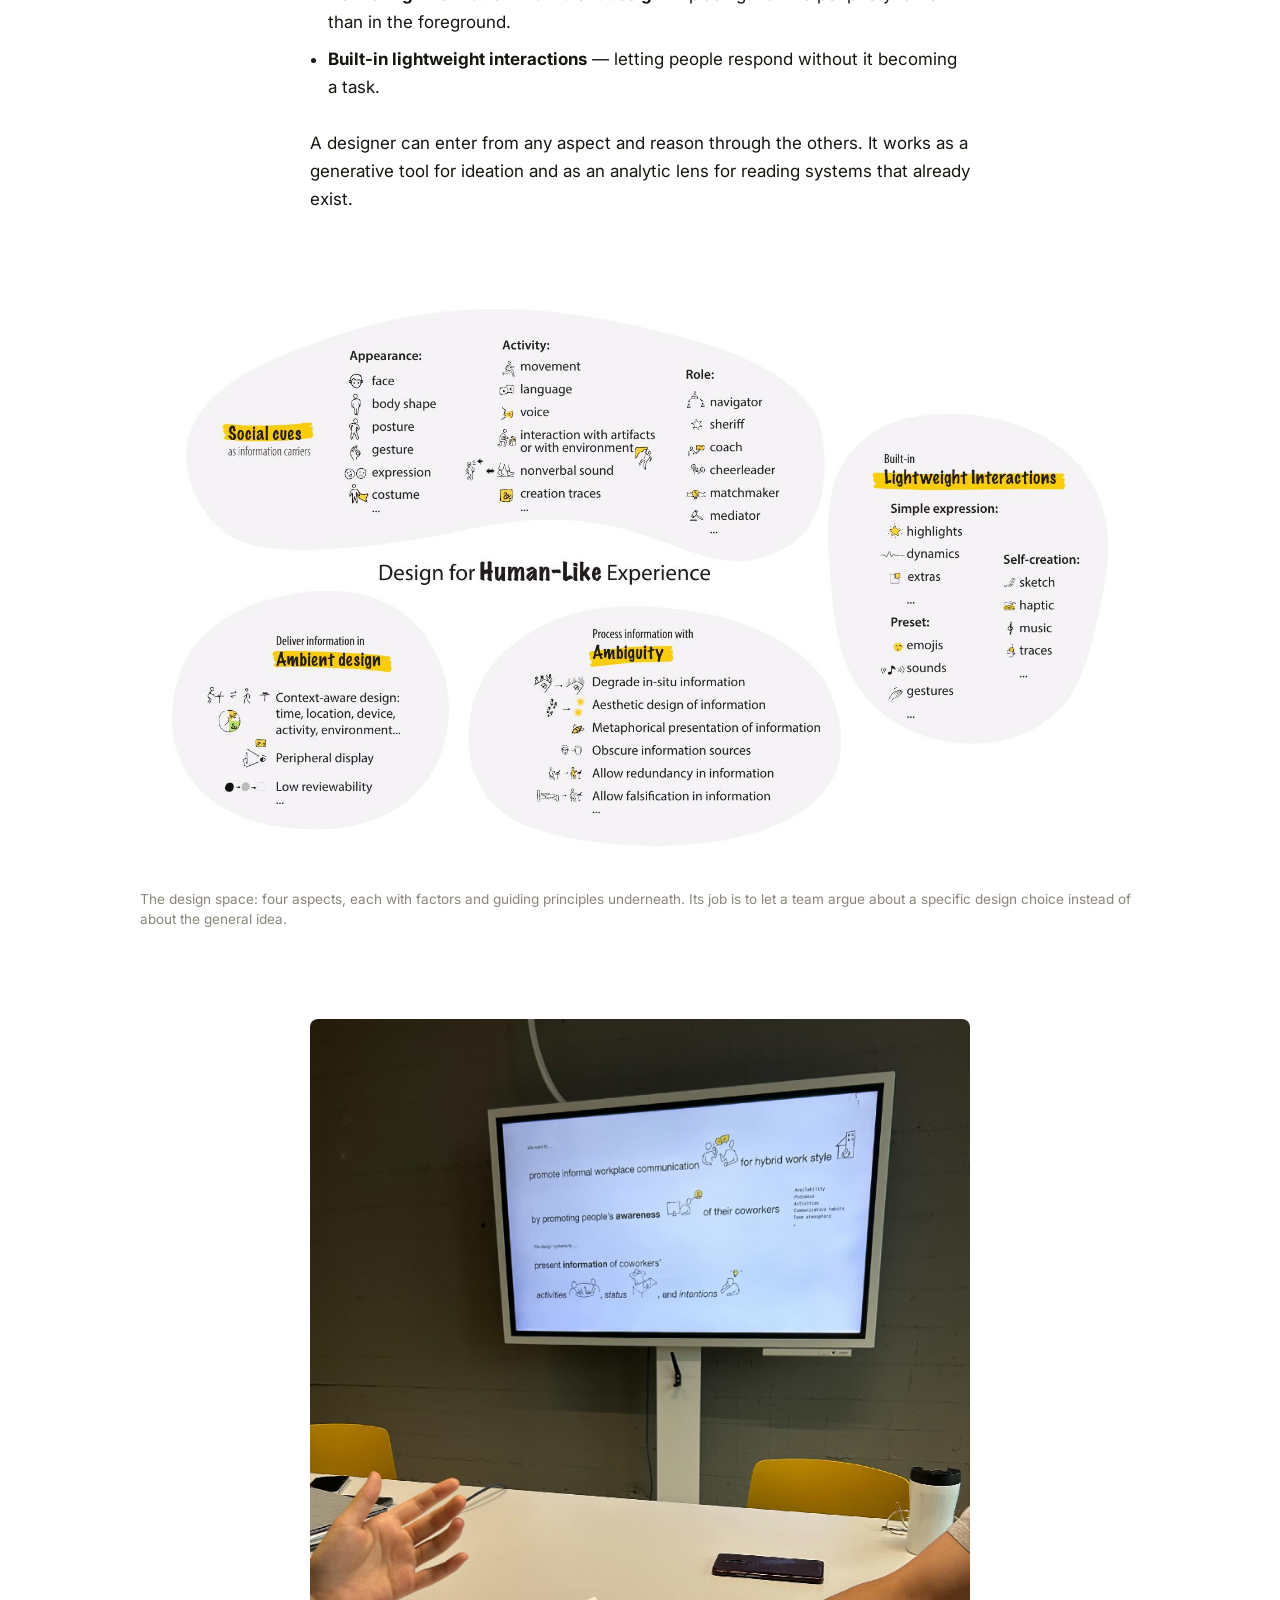
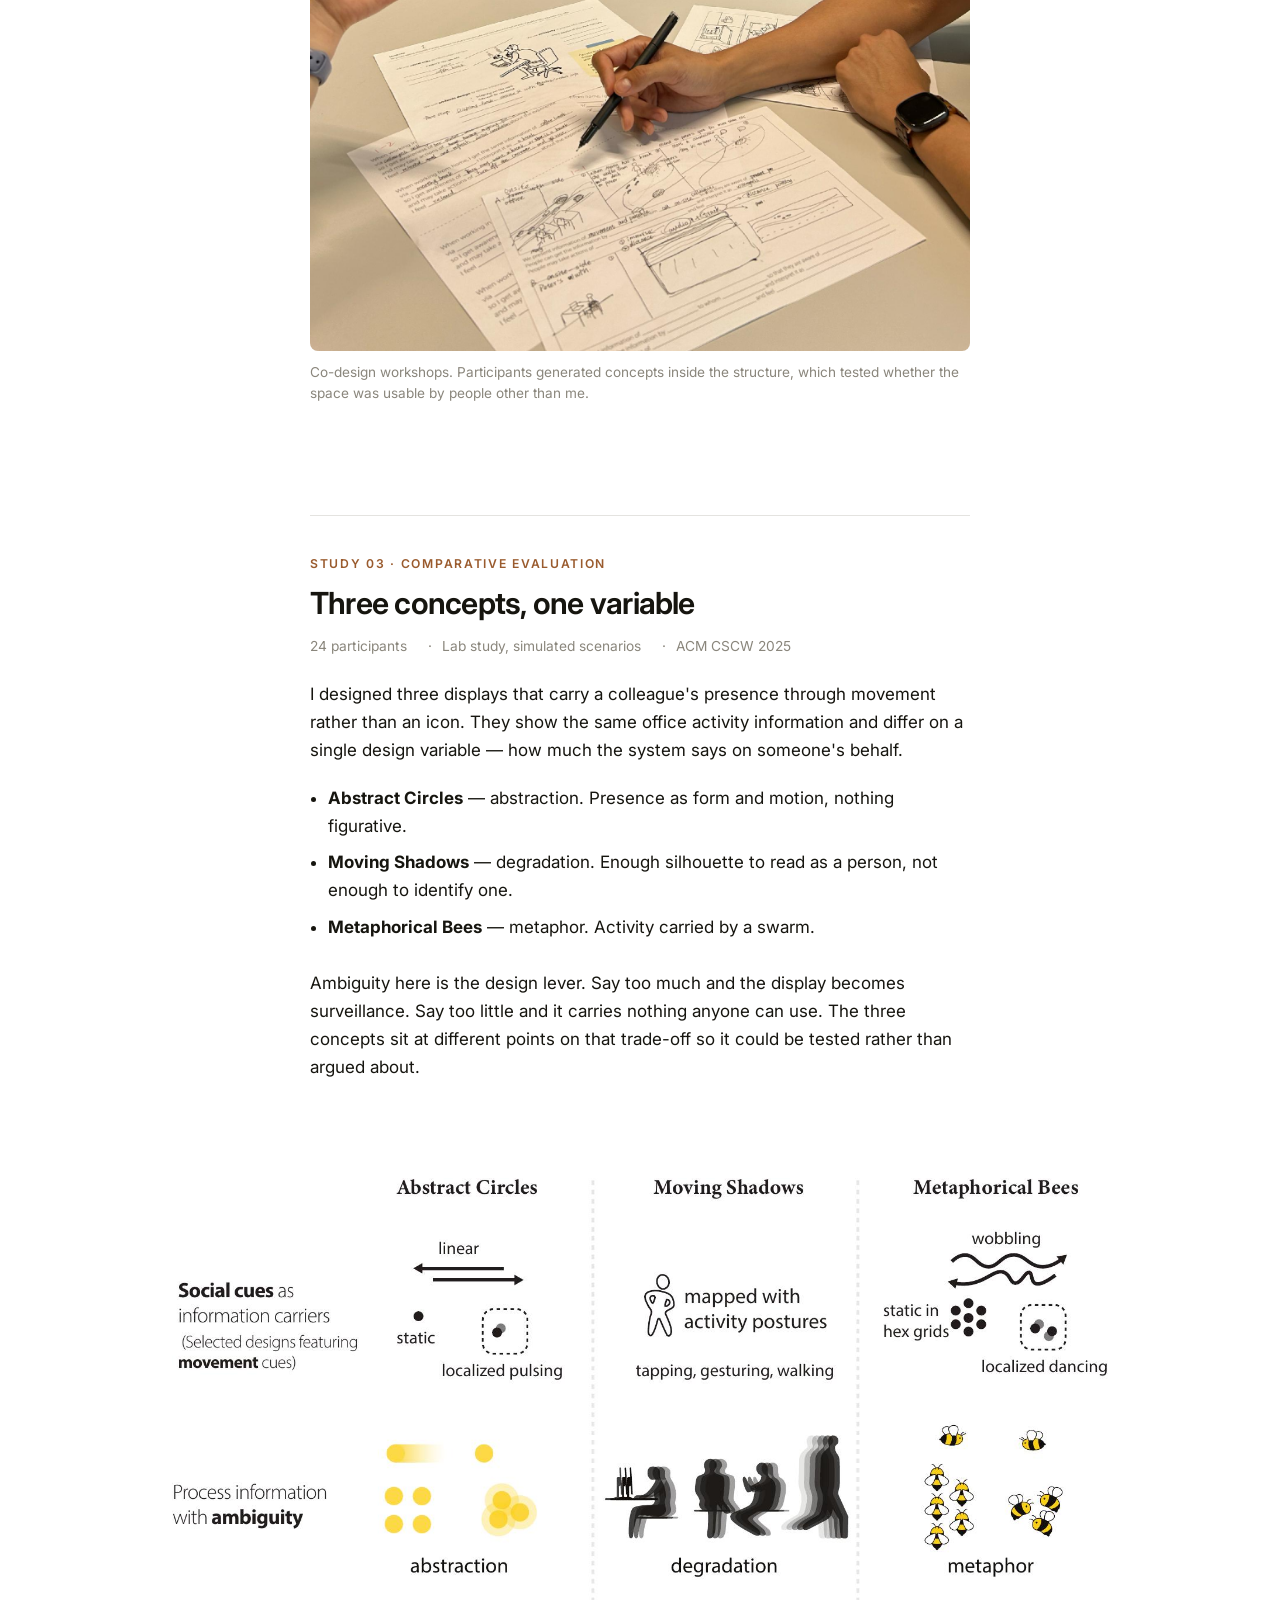
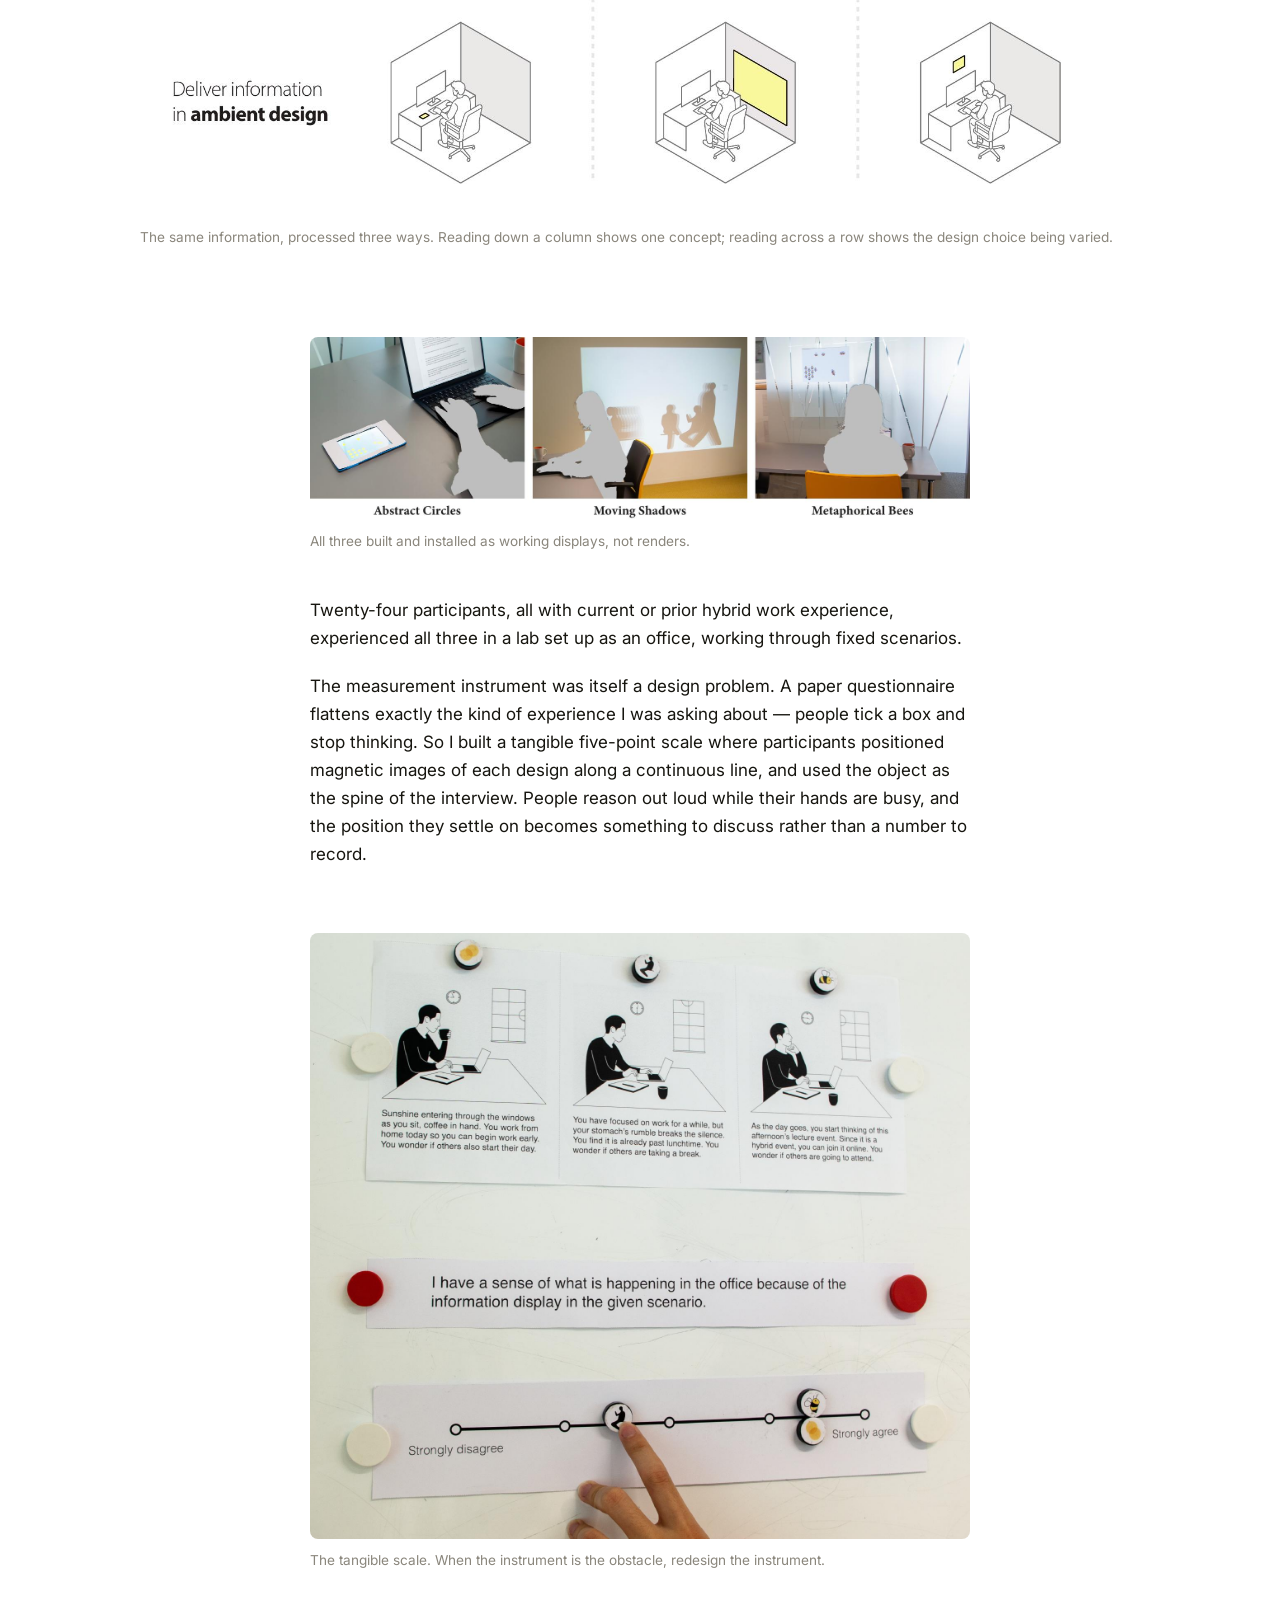
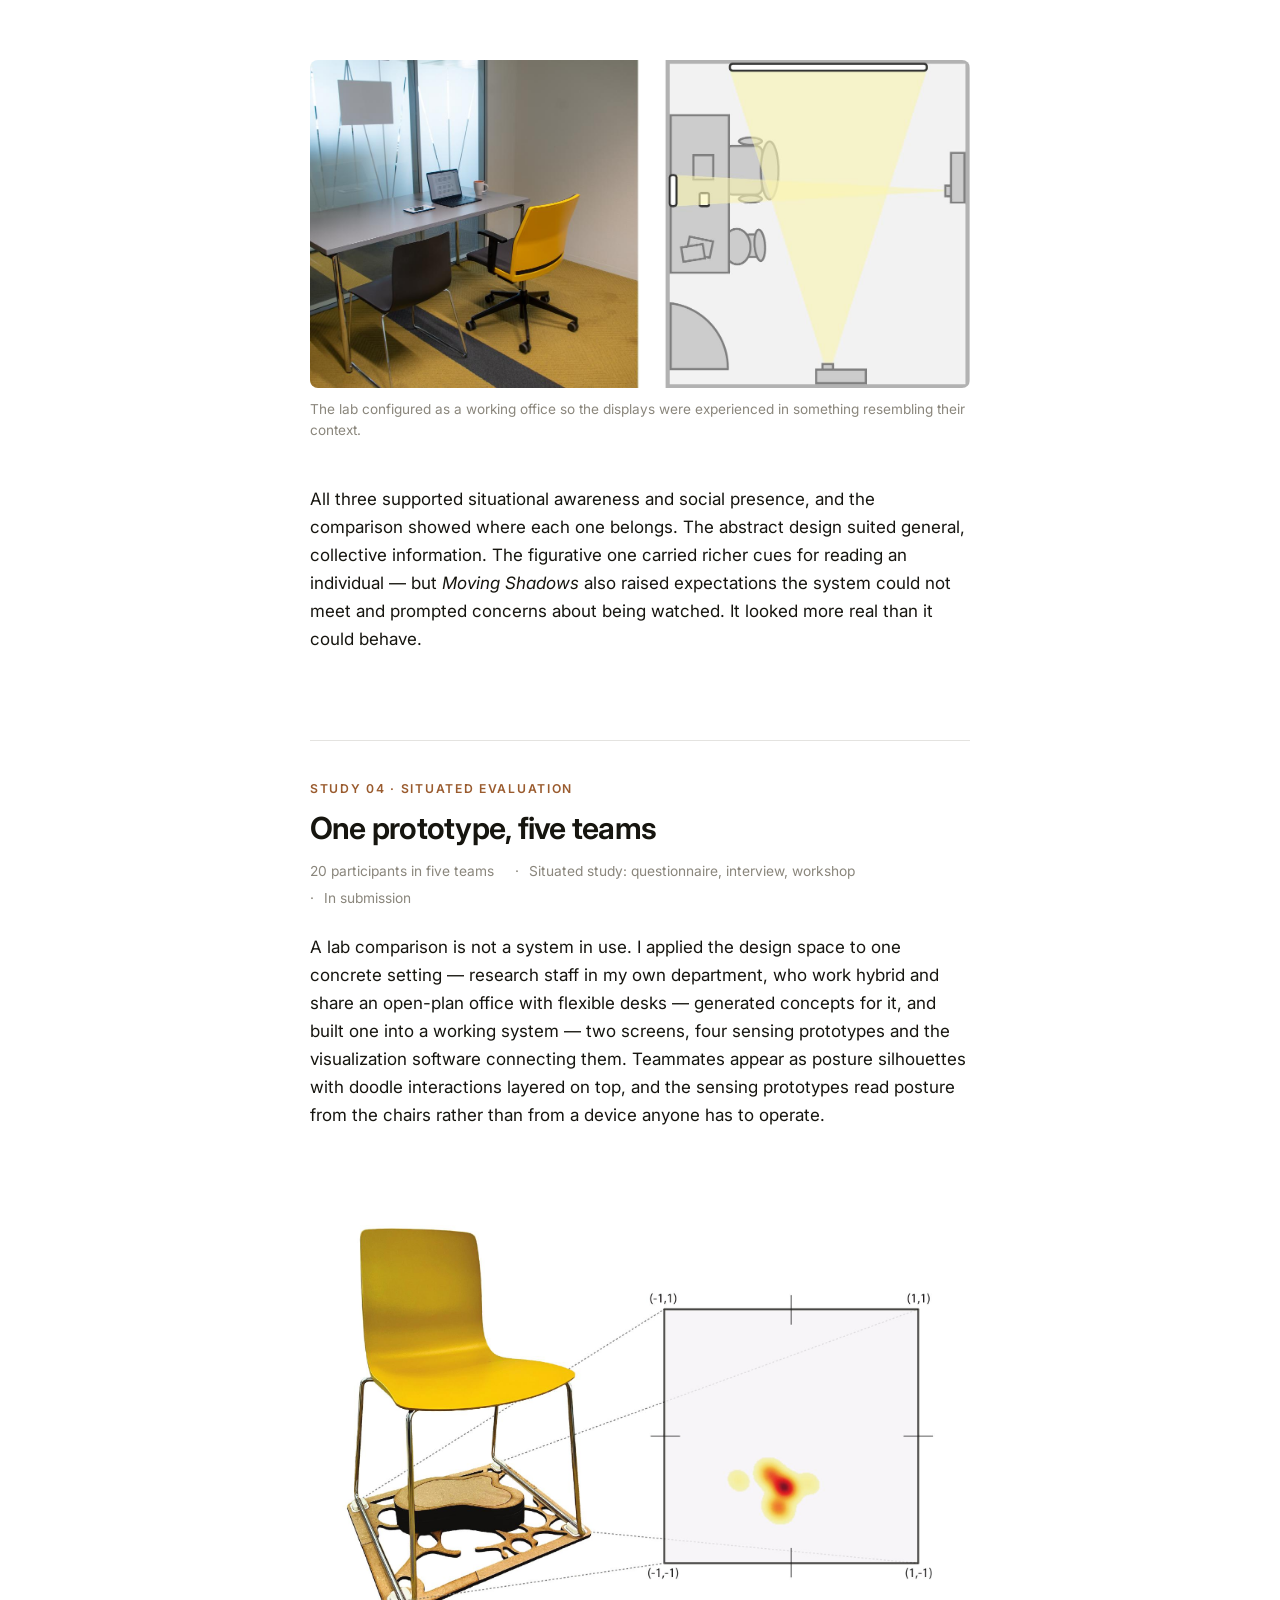
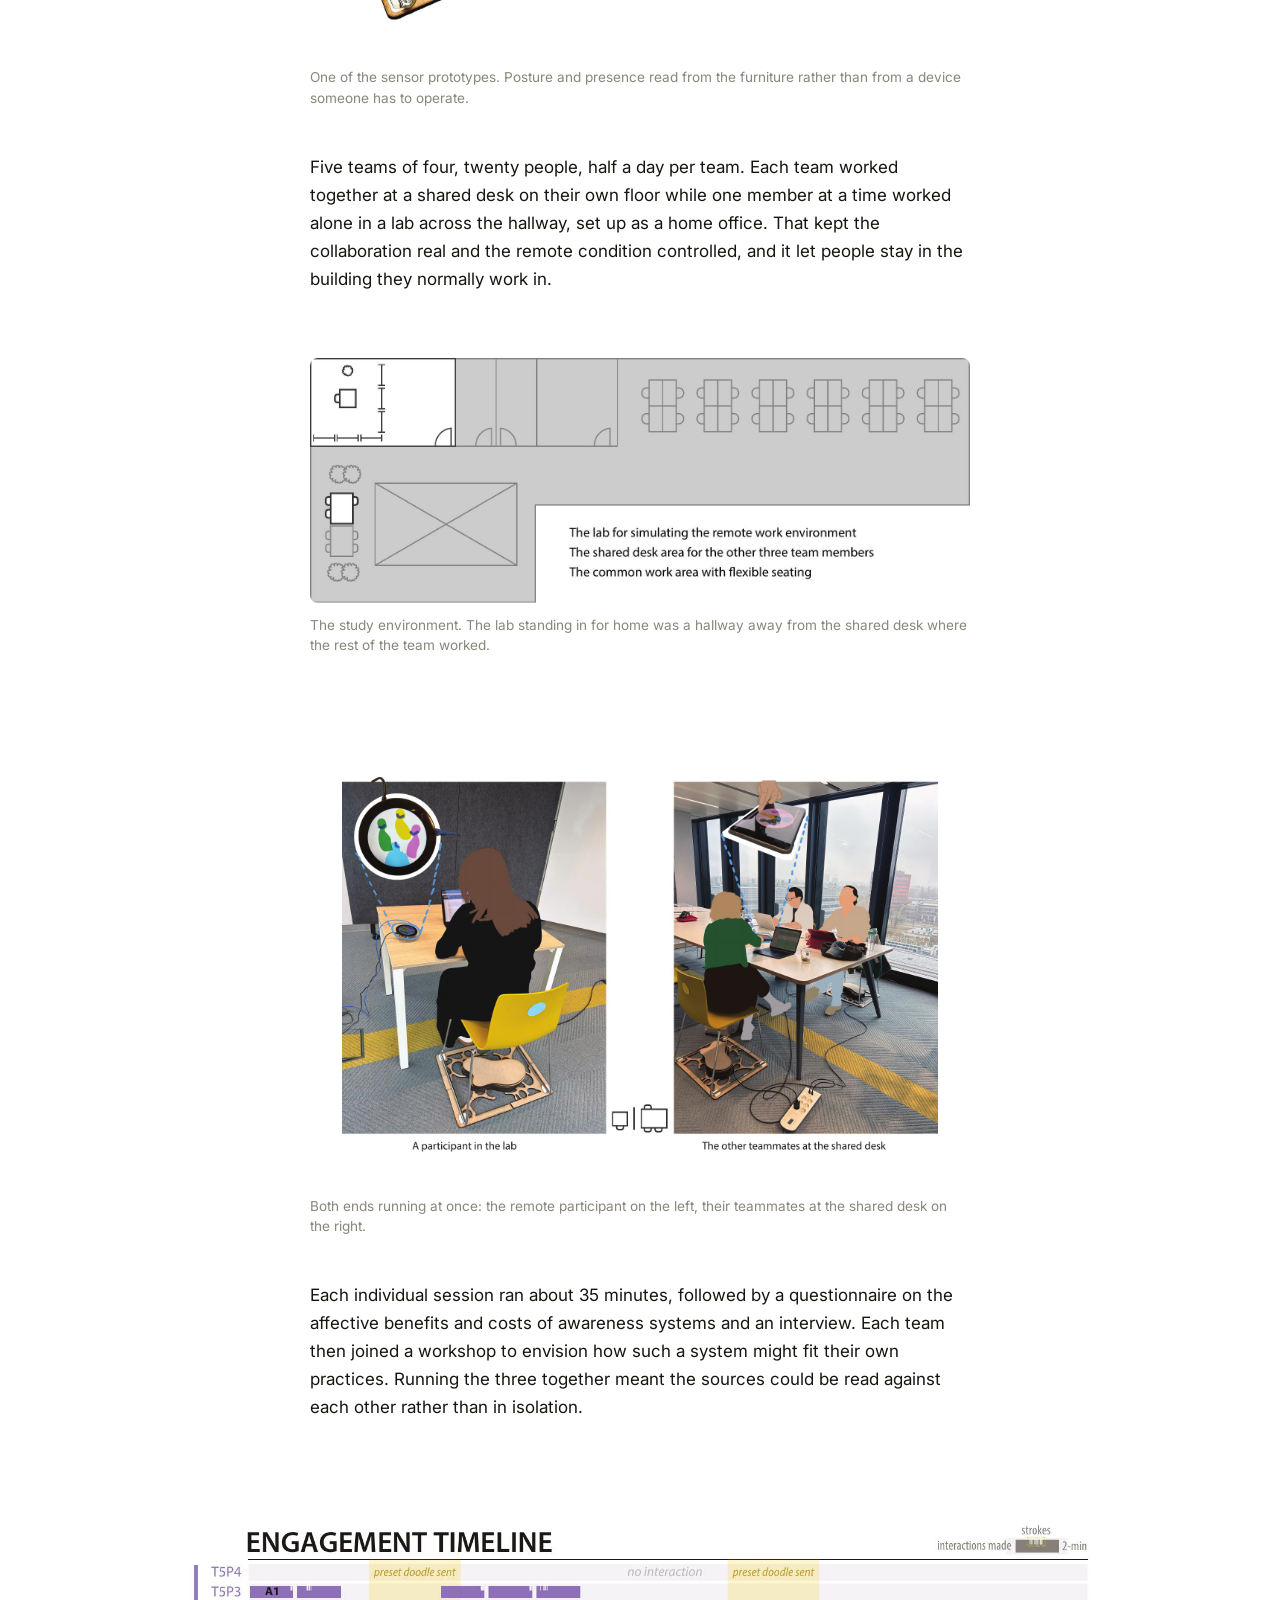
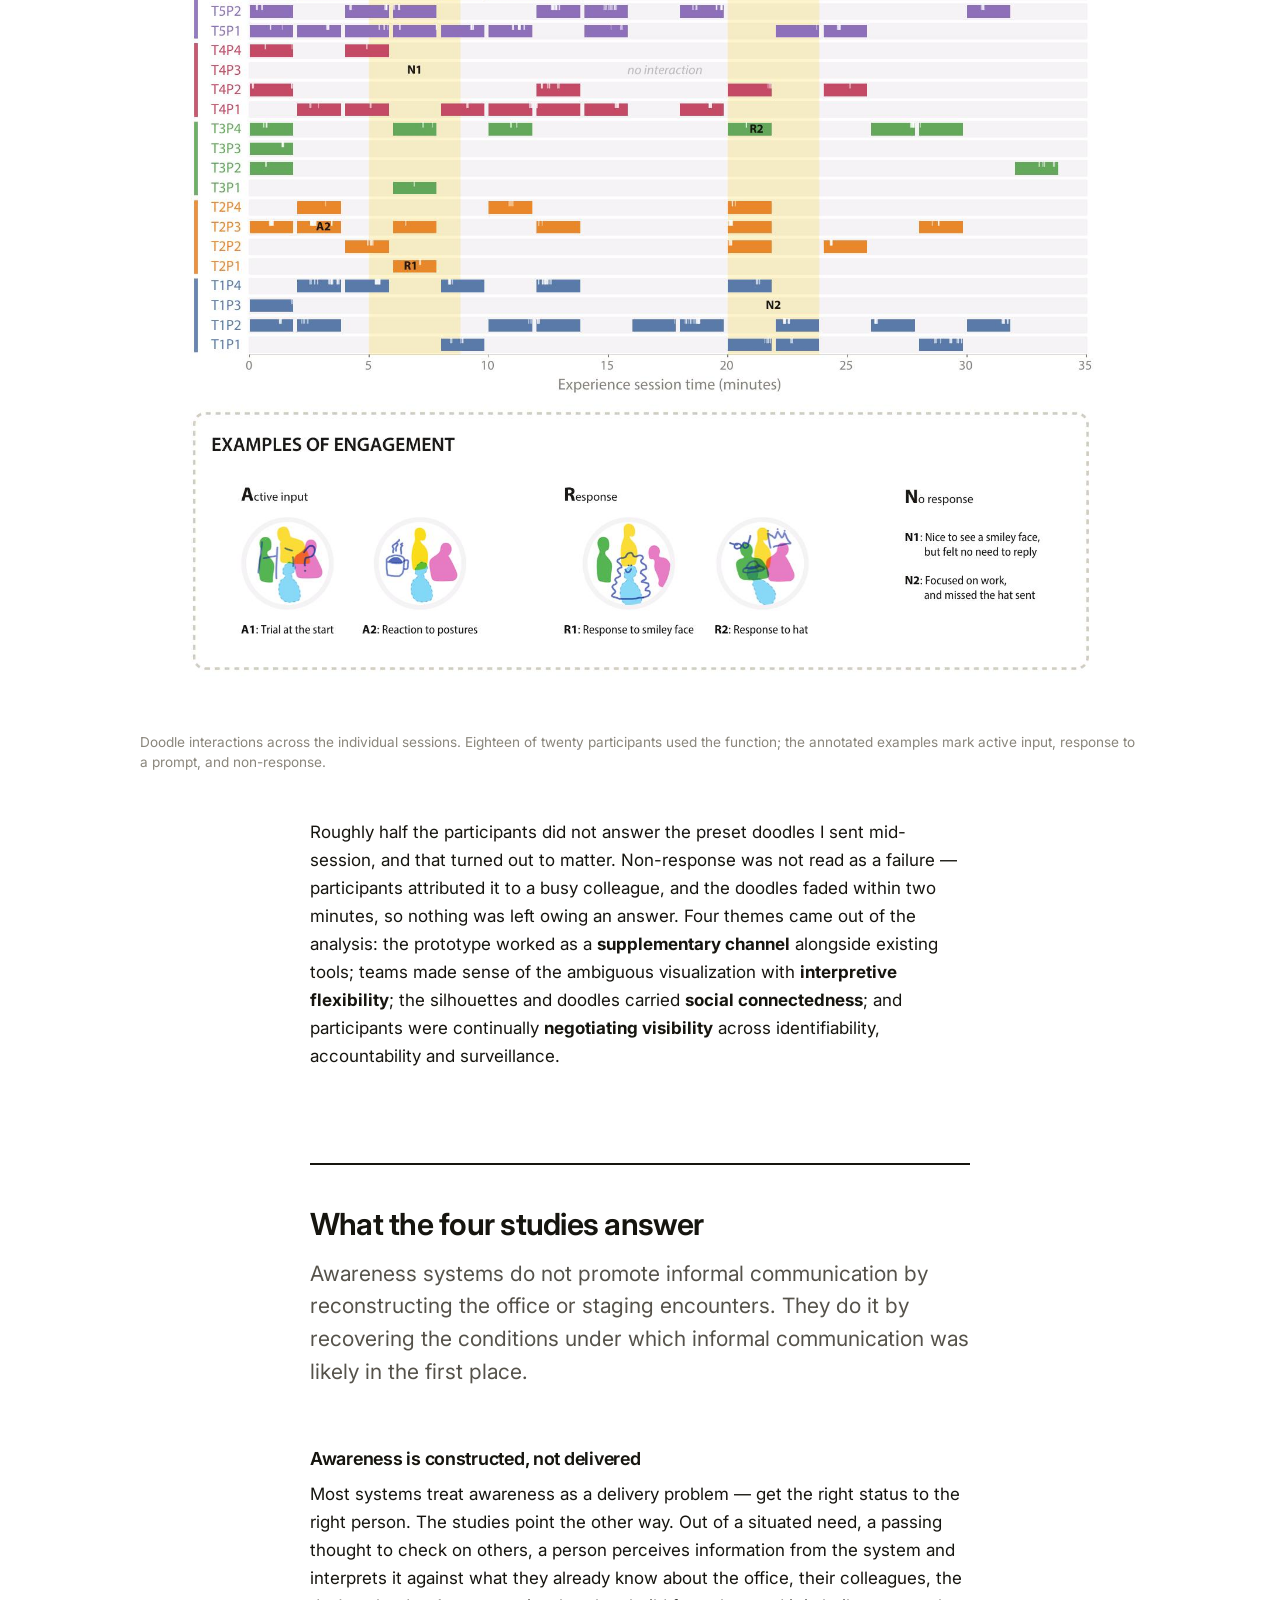
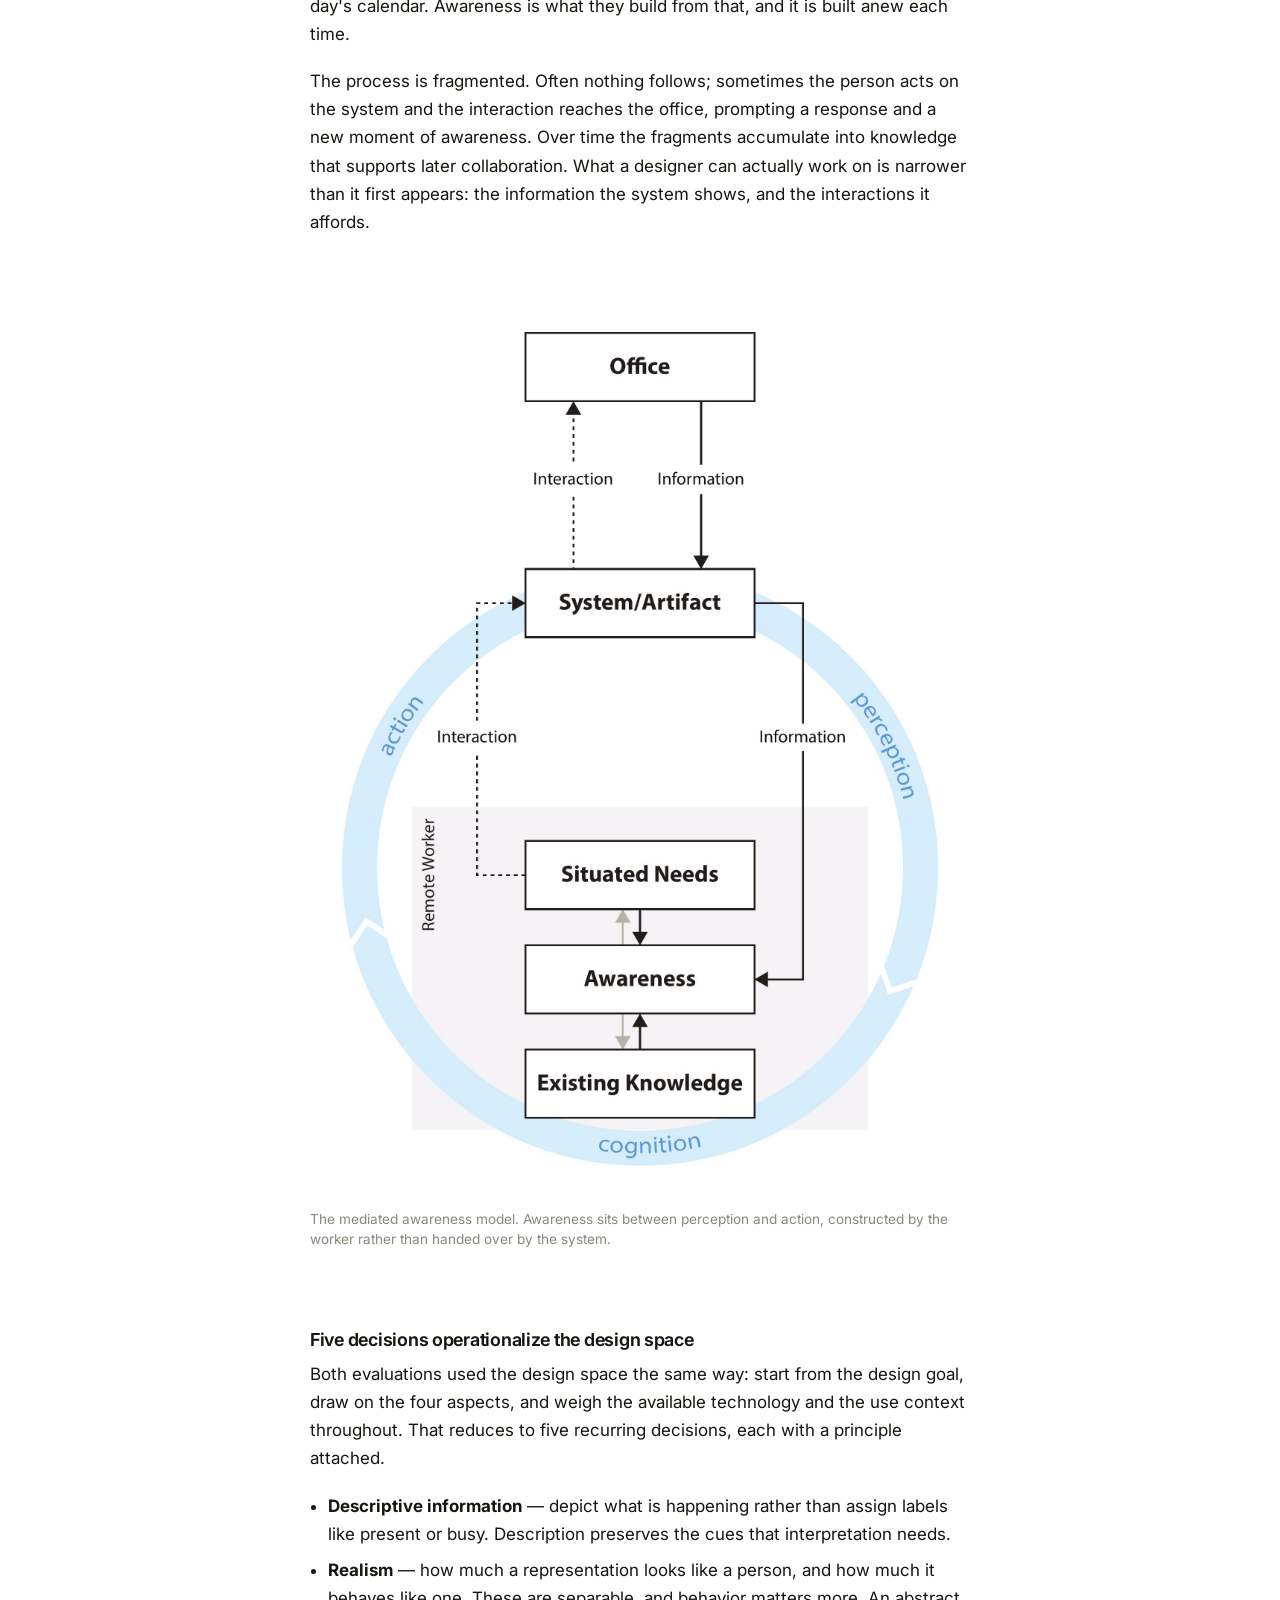
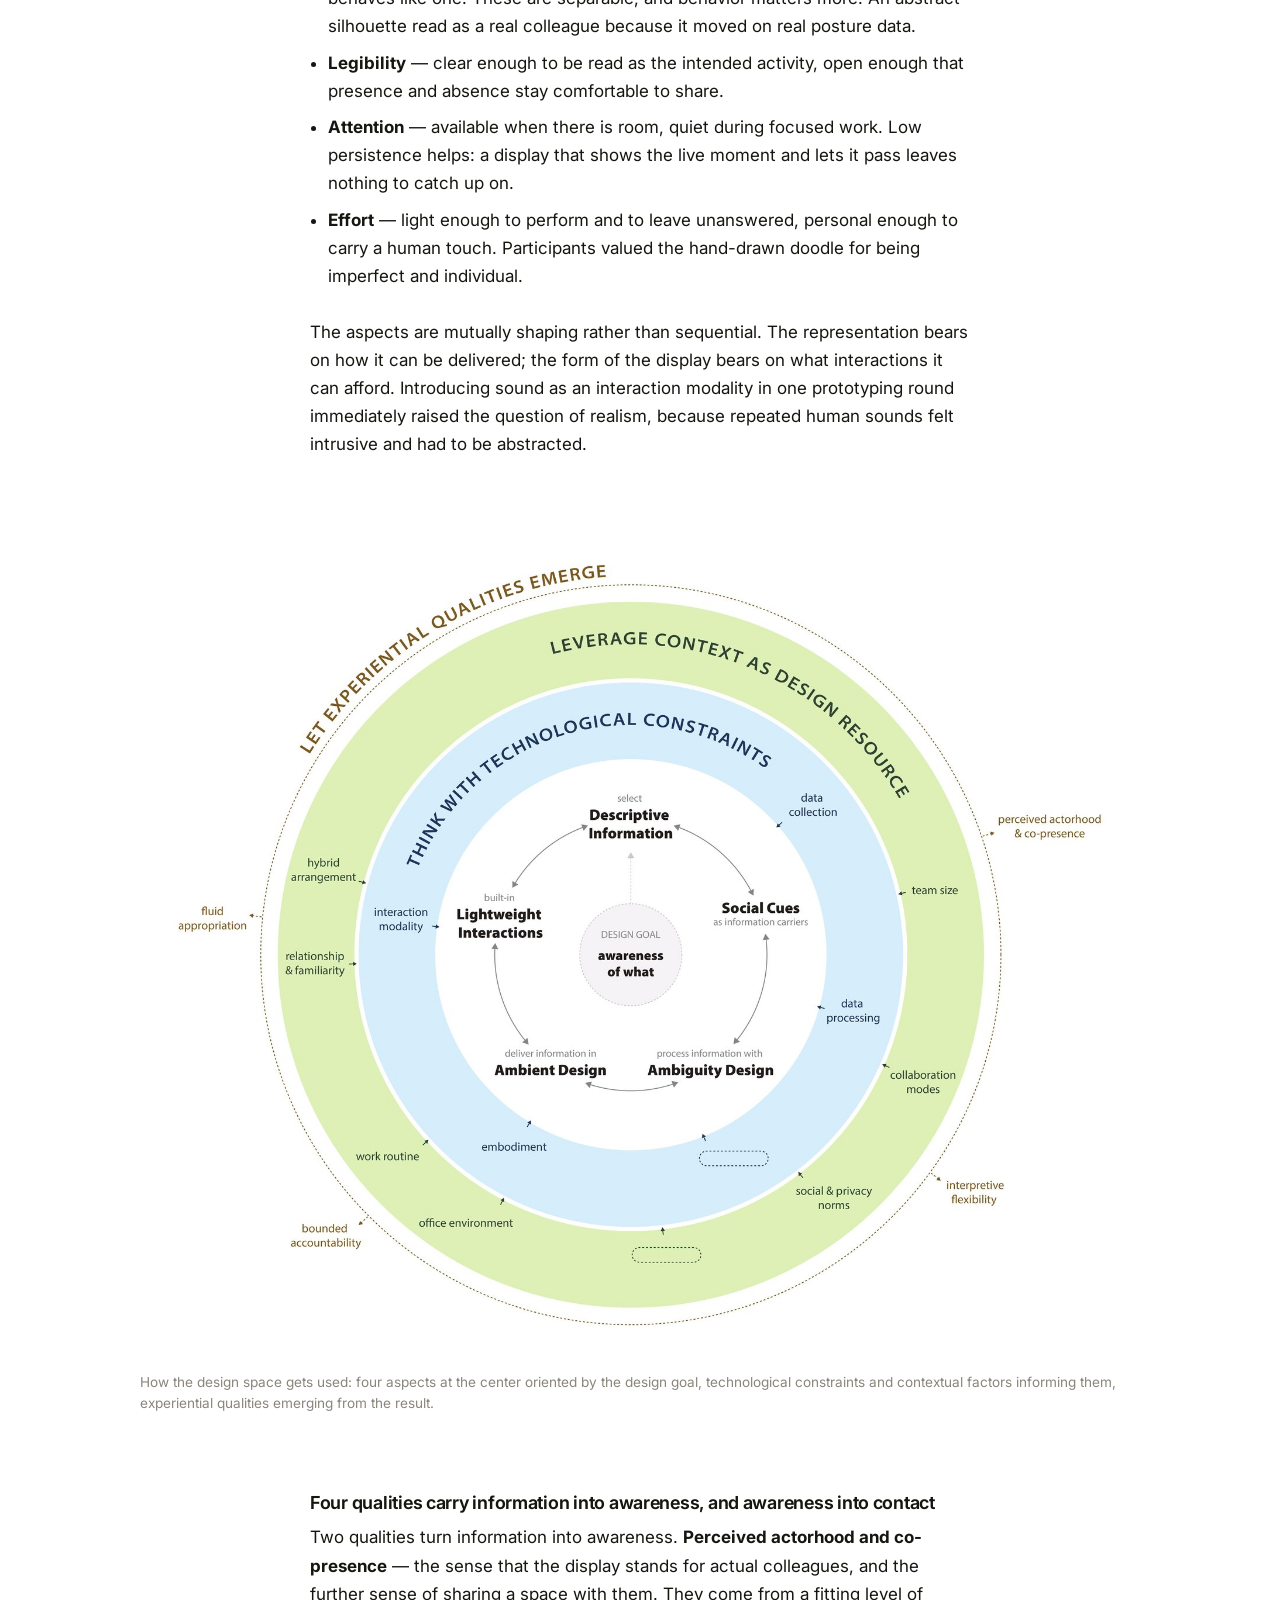
==== commit 0009ad8c: "Publish pending site edits from 25-26 Aug Updated index, awareness case study, publications and styl" ====
--- a/awareness.html
+++ b/awareness.html
@@ -4,7 +4,7 @@
 <meta charset="utf-8">
 <meta name="viewport" content="width=device-width, initial-scale=1">
 <title>Designing awareness for hybrid teams — Lu Liu</title>
-<meta name="description" content="Six years designing and evaluating systems that carry a colleague's presence without demanding attention: three display concepts, a comparative study with 24 participants, and a deployment with five teams.">
+<meta name="description" content="Six years designing and evaluating systems that carry a colleague's presence without demanding attention: four studies, from an exploratory interview study to a working prototype tested with five teams.">
 <link rel="preconnect" href="https://fonts.googleapis.com">
 <link rel="preconnect" href="https://fonts.gstatic.com" crossorigin>
 <link href="https://fonts.googleapis.com/css2?family=Inter:wght@400;500;600;650&display=swap" rel="stylesheet">
@@ -19,7 +19,7 @@
   <div class="nav-in">
     <a class="nav-name" href="index.html">Lu Liu</a>
     <div class="nav-links">
-      <a href="index.html" aria-current="page">Work</a>
+      <a href="index.html#work">Work</a>
       <a href="publications.html">Publications</a>
       <a href="files/cv.pdf">CV</a>
     </div>
@@ -40,14 +40,14 @@
     <div><dt>Role</dt><dd>Sole designer and researcher</dd></div>
     <div><dt>Duration</dt><dd>2019 – 2026</dd></div>
     <div><dt>Context</dt><dd>Doctoral research, TU/e Industrial Design</dd></div>
-    <div><dt>Output</dt><dd>Design framework, three prototypes, two studies</dd></div>
+    <div><dt>Output</dt><dd>A design space, three concepts, one working prototype, four studies</dd></div>
   </dl>
 </header>
 
 <div class="wrap">
 <article class="case-body">
 
-  <h2>The problem</h2>
+  <h2>Introduction</h2>
   <p>
     When a team splits between home and office, the cheap information disappears first.
     Meetings survive — they are scheduled, they have owners. What goes is everything that
@@ -61,49 +61,82 @@
     small exchanges that hold a team together stop happening.
   </p>
   <p>
-    I spent six years on one question: <strong>can a system carry that information without
-    becoming another thing demanding attention?</strong>
-  </p>
-
-  <h2>Framing: awareness is built, not delivered</h2>
-  <p>
-    The first move was a reframing that changed everything downstream. Most systems treat
-    awareness as a delivery problem — get the right status to the right person. But people
-    don't receive awareness, they construct it, continuously and mostly without noticing,
-    from peripheral cues in a shared space.
-  </p>
-  <p>
-    That shifts the design question from <em>is the information delivered</em> to
-    <em>what is it like to build an understanding from it</em>. I called the target
-    <strong>human-like experiences</strong>: information that behaves the way presence
-    behaves in a shared room, rather than information formatted as a notification.
-  </p>
-
-  <figure>
-    <img src="img/model.jpg" alt="Diagram showing how a remote worker's interaction with a system produces situated needs, awareness, and existing knowledge in a continuous loop.">
-    <figcaption>The model I worked from: awareness as something a person continuously constructs from a system, their situated needs and what they already know — not something the system hands over.</figcaption>
-  </figure>
-
-  <h2>Building a design space</h2>
-  <p>
-    A framing is not actionable on its own. I built a design space from an annotated
-    portfolio of existing and speculative systems, then ran co-design workshops where
-    participants generated new concepts inside the emerging structure.
-  </p>
-  <p>The space is organised around four aspects:</p>
+    The research question was this: <strong>how can we design awareness-supporting
+    technologies to promote informal communication in hybrid work?</strong> I worked on it
+    across four studies. The first found the design opportunity, the second turned it into
+    something designable, and the last two tested it — once by comparing concepts in a lab,
+    once by putting a working prototype in front of real teams.
+  </p>
+
+  <nav class="study-nav" aria-label="The four studies">
+    <a href="#study-1"><span class="n">01</span><span class="t">Exploratory study<span class="d">What people miss, and what they miss about how they used to get it</span></span></a>
+    <a href="#study-2"><span class="n">02</span><span class="t">Design space framing<span class="d">Turning a direction into four aspects a designer can work with</span></span></a>
+    <a href="#study-3"><span class="n">03</span><span class="t">Comparative evaluation<span class="d">Three concepts, 24 participants, one variable held under test</span></span></a>
+    <a href="#study-4"><span class="n">04</span><span class="t">Situated evaluation<span class="d">A working prototype with five teams in their own department</span></span></a>
+  </nav>
+
+  <div class="study-head" id="study-1">
+    <p class="study-num">Study 01 · Exploratory</p>
+    <h2>What people actually miss</h2>
+    <p class="study-meta"><span>10 participants</span><span>Co-constructing stories</span><span>NordiCHI 2022</span></p>
+  </div>
+
+  <p>
+    I ran this during the COVID lockdown, while people could still compare intensive remote
+    work against an office they had just left. I adapted the co-constructing-stories method:
+    a storyboard of a typical remote workday to sensitize participants, then two desktop
+    design concepts — a peripheral notification window and a central display — for them to
+    react to. Ten participants were selected from 26 questionnaire responses to spread the
+    group across gender, origin, country of work, managerial role, and how often they
+    communicated informally.
+  </p>
+
+  <figure class="diagram">
+    <img src="img/procedure.jpg" alt="Study procedure in three stages: preparation and consent, a storyboard shown then discussed, and design concepts shown then discussed, totaling about 45 minutes.">
+    <figcaption>The procedure. About 45 minutes per participant, most of it interview.</figcaption>
+  </figure>
+
+  <p>
+    Thematic analysis produced five themes: work integrating into daily routines,
+    non-intrusive design, information complexity, social factors, and availability for
+    informal communication.
+  </p>
+  <p>
+    What came out was a direction rather than a requirement. People did not ask for more
+    information about their colleagues. They described missing the way that information used
+    to reach them — noticed in passing, read in context, acted on without ceremony. I named
+    that target <strong>human-like experiences</strong>, and the rest of the research builds
+    on it.
+  </p>
+
+  <div class="study-head" id="study-2">
+    <p class="study-num">Study 02 · Framing</p>
+    <h2>Making the direction designable</h2>
+    <p class="study-meta"><span>Annotated portfolio, co-design workshops, speculative prototyping</span><span>DIS 2024, IASDR 2025</span></p>
+  </div>
+
+  <p>
+    A direction is not actionable on its own. I built a design space from an annotated
+    portfolio of existing and speculative awareness systems, then ran co-design workshops
+    where participants generated concepts inside the emerging structure. That was the test of
+    whether the space was usable by someone other than me. A second round of brainstorming,
+    speculation and prototyping developed the fourth aspect, lightweight interactions, which
+    the first round had left thin.
+  </p>
+  <p>The space is organized around four aspects:</p>
   <ul>
     <li><strong>Social cues as information carriers</strong> — using movement, posture and gesture rather than symbols.</li>
-    <li><strong>Processing information with ambiguity</strong> — deliberately deciding how precisely to say something.</li>
+    <li><strong>Processing information with ambiguity</strong> — deciding how precisely to say something.</li>
     <li><strong>Delivering information in ambient design</strong> — placing it at the periphery rather than in the foreground.</li>
     <li><strong>Built-in lightweight interactions</strong> — letting people respond without it becoming a task.</li>
   </ul>
   <p>
     A designer can enter from any aspect and reason through the others. It works as a
     generative tool for ideation and as an analytic lens for reading systems that already
-    exist. Published at <strong>ACM DIS 2024</strong>.
-  </p>
-
-  <figure class="wide">
+    exist.
+  </p>
+
+  <figure class="diagram wide">
     <img src="img/design-space.jpg" alt="The design space for human-like experience, showing four aspects with their factors and guiding principles arranged around a central label.">
     <figcaption>The design space: four aspects, each with factors and guiding principles underneath. Its job is to let a team argue about a specific design choice instead of about the general idea.</figcaption>
   </figure>
@@ -113,11 +146,16 @@
     <figcaption>Co-design workshops. Participants generated concepts inside the structure, which tested whether the space was usable by people other than me.</figcaption>
   </figure>
 
-  <h2>Three concepts, one variable</h2>
-  <p>
-    I designed three displays that carry a colleague's presence through movement rather
-    than an icon. Each one takes a different position on a single design variable —
-    how much the system says on someone's behalf.
+  <div class="study-head" id="study-3">
+    <p class="study-num">Study 03 · Comparative evaluation</p>
+    <h2>Three concepts, one variable</h2>
+    <p class="study-meta"><span>24 participants</span><span>Lab study, simulated scenarios</span><span>ACM CSCW 2025</span></p>
+  </div>
+
+  <p>
+    I designed three displays that carry a colleague's presence through movement rather than
+    an icon. They show the same office activity information and differ on a single design
+    variable — how much the system says on someone's behalf.
   </p>
   <ul>
     <li><strong>Abstract Circles</strong> — abstraction. Presence as form and motion, nothing figurative.</li>
@@ -125,13 +163,12 @@
     <li><strong>Metaphorical Bees</strong> — metaphor. Activity carried by a swarm.</li>
   </ul>
   <p>
-    Ambiguity here is the design lever, not a limitation. Say too much and the display
-    becomes surveillance. Say too little and it carries nothing anyone can use. The three
-    concepts sit at different points on that trade-off so it could be tested rather than
-    argued about.
-  </p>
-
-  <figure class="wide">
+    Ambiguity here is the design lever. Say too much and the display becomes surveillance.
+    Say too little and it carries nothing anyone can use. The three concepts sit at different
+    points on that trade-off so it could be tested rather than argued about.
+  </p>
+
+  <figure class="diagram wide">
     <img src="img/designs.jpg" alt="The three concepts mapped against social cues, ambiguity processing and ambient delivery, showing how each treats the same information differently.">
     <figcaption>The same information, processed three ways. Reading down a column shows one concept; reading across a row shows the design choice being varied.</figcaption>
   </figure>
@@ -141,22 +178,21 @@
     <figcaption>All three built and installed as working displays, not renders.</figcaption>
   </figure>
 
-  <h2>Choosing between them</h2>
-  <p>
-    A comparative lab study with <strong>24 participants</strong>, all three displays running
-    in a simulated office. Fixed scenarios, Likert measures, semi-structured interviews.
+  <p>
+    Twenty-four participants, all with current or prior hybrid work experience, experienced
+    all three in a lab set up as an office, working through fixed scenarios.
   </p>
   <p>
     The measurement instrument was itself a design problem. A paper questionnaire flattens
     exactly the kind of experience I was asking about — people tick a box and stop thinking.
-    So I built a physical five-point scale participants moved with their hands, and used the
-    object as the spine of the interview. People reason out loud while their hands are busy,
-    and the position they settle on becomes something to discuss rather than a number to
-    record.
+    So I built a tangible five-point scale where participants positioned magnetic images of
+    each design along a continuous line, and used the object as the spine of the interview.
+    People reason out loud while their hands are busy, and the position they settle on
+    becomes something to discuss rather than a number to record.
   </p>
 
   <figure>
-    <img src="img/scale.jpg" alt="A participant sliding a marker along a physical five-point Likert scale mounted on a board.">
+    <img src="img/scale.jpg" alt="A participant positioning magnetic images of the three designs along a physical five-point Likert scale mounted on a board.">
     <figcaption>The tangible scale. When the instrument is the obstacle, redesign the instrument.</figcaption>
   </figure>
 
@@ -165,58 +201,172 @@
     <figcaption>The lab configured as a working office so the displays were experienced in something resembling their context.</figcaption>
   </figure>
 
-  <p>The study showed the designs supported social presence and situational awareness.
-    Published at <strong>ACM CSCW 2025</strong>.</p>
-
-  <h2>Then into real workplaces</h2>
-  <p>
-    A lab result on three displays is not a product. I built the full system — two screens,
-    four sensor prototypes and the visualization software connecting them — and deployed it
-    with <strong>five teams, twenty people, in their own workplaces</strong>, for weeks.
-  </p>
-  <p>
-    I arranged access with each team, maintained the hardware on site, and kept people
-    engaged for the duration. Questionnaires, interviews and workshops ran together so the
-    three sources could be read against each other rather than in isolation.
-  </p>
-
-  <figure>
+  <p>
+    All three supported situational awareness and social presence, and the comparison showed
+    where each one belongs. The abstract design suited general, collective information. The
+    figurative one carried richer cues for reading an individual — but <em>Moving Shadows</em>
+    also raised expectations the system could not meet and prompted concerns about being
+    watched. It looked more real than it could behave.
+  </p>
+
+  <div class="study-head" id="study-4">
+    <p class="study-num">Study 04 · Situated evaluation</p>
+    <h2>One prototype, five teams</h2>
+    <p class="study-meta"><span>20 participants in five teams</span><span>Situated study: questionnaire, interview, workshop</span><span>In submission</span></p>
+  </div>
+
+  <p>
+    A lab comparison is not a system in use. I applied the design space to one concrete
+    setting — research staff in my own department, who work hybrid and share an open-plan
+    office with flexible desks — generated concepts for it, and built one into a working
+    system — two screens, four sensing prototypes and the visualization software connecting
+    them. Teammates appear as posture silhouettes with doodle interactions layered on top,
+    and the sensing prototypes read posture from the chairs rather than from a device anyone
+    has to operate.
+  </p>
+
+  <figure class="diagram">
     <img src="img/sensing.jpg" alt="A chair fitted with a sensing prototype, alongside a plot of the resulting pressure data.">
     <figcaption>One of the sensor prototypes. Posture and presence read from the furniture rather than from a device someone has to operate.</figcaption>
   </figure>
 
+  <p>
+    Five teams of four, twenty people, half a day per team. Each team worked together at a
+    shared desk on their own floor while one member at a time worked alone in a lab across
+    the hallway, set up as a home office. That kept the collaboration real and the remote
+    condition controlled, and it let people stay in the building they normally work in.
+  </p>
+
   <figure>
-    <img src="img/field.jpg" alt="Participants working at desks in their own office with the deployed displays visible.">
-    <figcaption>The system running in a real team's workplace, not a lab.</figcaption>
-  </figure>
-
-  <figure class="wide">
-    <img src="img/timeline.jpg" alt="Engagement timeline showing colour-coded interaction events across participants over the deployment period, with examples of active input, response and non-response.">
-    <figcaption>Engagement over the deployment, with the categories of response the system produced.</figcaption>
-  </figure>
-
-  <p>
-    Across the studies, two qualities did the work. <strong>Interpretive flexibility</strong>:
-    people read the display through their own relationships rather than against a fixed
-    meaning, which is what let the same design sit comfortably in teams that worked very
-    differently. And <strong>bounded accountability</strong>: someone could account for being
-    away, or for not responding, without it turning into an obligation. Awareness opened
-    space for an exchange instead of demanding one.
-  </p>
+    <img src="img/floor.jpg" alt="Floor plan of the study environment, showing the lab simulating remote work, the shared desk area for the other three team members, and the common work area with flexible seating.">
+    <figcaption>The study environment. The lab standing in for home was a hallway away from the shared desk where the rest of the team worked.</figcaption>
+  </figure>
+
+  <figure class="diagram">
+    <img src="img/field.jpg" alt="A participant working in the lab with the display beside them, and their teammates working at the shared desk with the shared tablet.">
+    <figcaption>Both ends running at once: the remote participant on the left, their teammates at the shared desk on the right.</figcaption>
+  </figure>
+
+  <p>
+    Each individual session ran about 35 minutes, followed by a questionnaire on the
+    affective benefits and costs of awareness systems and an interview. Each team then joined
+    a workshop to envision how such a system might fit their own practices. Running the three
+    together meant the sources could be read against each other rather than in isolation.
+  </p>
+
+  <figure class="diagram wide">
+    <img src="img/timeline.jpg" alt="Engagement timeline showing color-coded doodle interaction events across participants over each session, with annotated examples of active input, response and non-response.">
+    <figcaption>Doodle interactions across the individual sessions. Eighteen of twenty participants used the function; the annotated examples mark active input, response to a prompt, and non-response.</figcaption>
+  </figure>
+
+  <p>
+    Roughly half the participants did not answer the preset doodles I sent mid-session, and
+    that turned out to matter. Non-response was not read as a failure — participants
+    attributed it to a busy colleague, and the doodles faded within two minutes, so nothing
+    was left owing an answer. Four themes came out of the analysis: the prototype worked as a
+    <strong>supplementary channel</strong> alongside existing tools; teams made sense of the
+    ambiguous visualization with <strong>interpretive flexibility</strong>; the silhouettes
+    and doodles carried <strong>social connectedness</strong>; and participants were
+    continually <strong>negotiating visibility</strong> across identifiability,
+    accountability and surveillance.
+  </p>
+
+  <h2 class="answer-head">What the four studies answer</h2>
+  <p class="lede">
+    Awareness systems do not promote informal communication by reconstructing the office or
+    staging encounters. They do it by recovering the conditions under which informal
+    communication was likely in the first place.
+  </p>
+
+  <h3>Awareness is constructed, not delivered</h3>
+  <p>
+    Most systems treat awareness as a delivery problem — get the right status to the right
+    person. The studies point the other way. Out of a situated need, a passing thought to
+    check on others, a person perceives information from the system and interprets it against
+    what they already know about the office, their colleagues, the day's calendar. Awareness
+    is what they build from that, and it is built anew each time.
+  </p>
+  <p>
+    The process is fragmented. Often nothing follows; sometimes the person acts on the system
+    and the interaction reaches the office, prompting a response and a new moment of
+    awareness. Over time the fragments accumulate into knowledge that supports later
+    collaboration. What a designer can actually work on is narrower than it first appears:
+    the information the system shows, and the interactions it affords.
+  </p>
+
+  <figure class="diagram">
+    <img src="img/model.jpg" alt="Diagram showing how a remote worker's interaction with a system produces situated needs, awareness, and existing knowledge in a continuous loop.">
+    <figcaption>The mediated awareness model. Awareness sits between perception and action, constructed by the worker rather than handed over by the system.</figcaption>
+  </figure>
+
+  <h3>Five decisions operationalize the design space</h3>
+  <p>
+    Both evaluations used the design space the same way: start from the design goal, draw on
+    the four aspects, and weigh the available technology and the use context throughout. That
+    reduces to five recurring decisions, each with a principle attached.
+  </p>
+  <ul>
+    <li><strong>Descriptive information</strong> — depict what is happening rather than assign labels like present or busy. Description preserves the cues that interpretation needs.</li>
+    <li><strong>Realism</strong> — how much a representation looks like a person, and how much it behaves like one. These are separable, and behavior matters more. An abstract silhouette read as a real colleague because it moved on real posture data.</li>
+    <li><strong>Legibility</strong> — clear enough to be read as the intended activity, open enough that presence and absence stay comfortable to share.</li>
+    <li><strong>Attention</strong> — available when there is room, quiet during focused work. Low persistence helps: a display that shows the live moment and lets it pass leaves nothing to catch up on.</li>
+    <li><strong>Effort</strong> — light enough to perform and to leave unanswered, personal enough to carry a human touch. Participants valued the hand-drawn doodle for being imperfect and individual.</li>
+  </ul>
+  <p>
+    The aspects are mutually shaping rather than sequential. The representation bears on how
+    it can be delivered; the form of the display bears on what interactions it can afford.
+    Introducing sound as an interaction modality in one prototyping round immediately raised
+    the question of realism, because repeated human sounds felt intrusive and had to be
+    abstracted.
+  </p>
+
+  <figure class="diagram wide">
+    <img src="img/design-approach.jpg" alt="A concentric diagram of the design approach: four design aspects circle a central design goal, ringed by technological constraints and contextual factors, with experiential qualities on the outer ring.">
+    <figcaption>How the design space gets used: four aspects at the center oriented by the design goal, technological constraints and contextual factors informing them, experiential qualities emerging from the result.</figcaption>
+  </figure>
+
+  <h3>Four qualities carry information into awareness, and awareness into contact</h3>
+  <p>
+    Two qualities turn information into awareness. <strong>Perceived actorhood and
+    co-presence</strong> — the sense that the display stands for actual colleagues, and the
+    further sense of sharing a space with them. They come from a fitting level of realism and
+    from continuous, peripheral delivery. <strong>Interpretive flexibility</strong> — the same
+    display read more than one way, each worker settling what it means from their own needs
+    and knowledge. That is what let one design sit in teams that worked very differently.
+  </p>
+  <p>
+    Two more turn awareness into contact. <strong>Bounded accountability</strong> — visibility
+    without an obligation to account for it. Presence and absence carry no fixed explanation,
+    a gesture can be made in passing and left unanswered, and the worker keeps some agency
+    over what the system shows. <strong>Fluid appropriation</strong> — uses that were not
+    designed in: workers turned to the display on their own rhythm and used the interactions
+    to signal presence, send care, or share a moment.
+  </p>
+  <p>
+    On those conditions the approach supported informal communication in several forms:
+    quick conversations, easier invitations into social activities, coordination toward being
+    in the office at the same time, and non-verbal exchanges valued as a human moment.
+  </p>
+
+  <blockquote>
+    The design works as a mediator of experience, not a producer of communication. It brings
+    distant coworkers into a felt presence, keeps them easy to reach, and fits itself to each
+    team's practices.
+  </blockquote>
 
   <h2>What I owned</h2>
   <p>
-    Discovery interviews with knowledge workers across several countries. The framework.
+    Discovery interviews with knowledge workers across several countries. The design space.
     Three concept designs and their visual design. The sensor hardware. The software —
-    HTML, CSS and JavaScript, Python, Raspberry Pi. Deployment logistics and on-site
-    maintenance. Both evaluations and all of the analysis. There was no one to hand any
-    part of it to, which is the reason I know what each part costs.
+    HTML, CSS and JavaScript, Python, Raspberry Pi. Study logistics, recruitment and on-site
+    setup. All four studies and all of the analysis. There was no one to hand any part of it
+    to, which is the reason I know what each part costs.
   </p>
 
   <h2>What I would do differently</h2>
   <p>
-    The work sits inside one academic organisation and covers short, arranged use rather
-    than months of ordinary work. I know how the displays land in week one; I do not know
+    The work sits inside one academic organization and covers short, arranged use rather than
+    months of ordinary work. I know how the displays land in a first session; I do not know
     how they settle in month six, and that is the question a product team would ask first.
   </p>
   <p>
@@ -228,7 +378,7 @@
   </p>
 
   <div class="btn-row">
-    <a class="btn" href="index.html">← All work</a>
+    <a class="btn" href="index.html#work">← All work</a>
     <a class="btn" href="publications.html">Related publications</a>
   </div>
 
@@ -239,7 +389,7 @@
 
 <footer class="wrap">
   <div class="foot-links">
-    <a href="index.html">Work</a>
+    <a href="index.html#work">Work</a>
     <a href="publications.html">Publications</a>
     <a href="mailto:luluwhat12@gmail.com">Email</a>
   </div>
--- a/style.css
+++ b/style.css
@@ -4,14 +4,14 @@
 --------------------------------------------------------- */
 
 :root {
-  --bg:        #fbfaf8;
+  --bg:        #ffffff;
   --surface:   #ffffff;
   --ink:       #16150f;
   --ink-soft:  #55524a;
   --ink-faint: #8a867c;
-  --rule:      #e3e0d8;
+  --rule:      #e4e3e0;
   --accent:    #9a5b2e;
-  --accent-bg: #f3ece4;
+  --accent-bg: #f5f5f3;
 
   --max: 1080px;
   --gap: clamp(3rem, 7vw, 6rem);
@@ -36,6 +36,10 @@
 
 html { scroll-behavior: smooth; }
 
+/* anchor targets clear the sticky nav */
+:target, section[id], main[id] { scroll-margin-top: 4.5rem; }
+
+
 body {
   margin: 0;
   background: var(--bg);
@@ -117,6 +121,7 @@
   .card { grid-template-columns: 1.05fr 1fr; align-items: stretch; gap: 0; }
 }
 .card-media { background: var(--accent-bg); display: flex; align-items: center; justify-content: center; padding: 1.5rem; }
+.card-media.diagram { background: #fff; padding: clamp(1.25rem, 3vw, 2rem); }
 .card-media img { border-radius: 6px; }
 .card-body { padding: clamp(1.5rem, 3vw, 2.2rem); display: flex; flex-direction: column; }
 .card-body h3 { margin-bottom: 0.5rem; }
@@ -153,9 +158,41 @@
 .case-body ul { padding-left: 1.15rem; margin: 0 0 1.15em; }
 .case-body li { margin-bottom: 0.5em; }
 
+/* --- case study: the four studies --- */
+.study-nav { margin: 2.4rem 0 1rem; border-top: 1px solid var(--rule); }
+.study-nav a {
+  display: grid; grid-template-columns: 2.6rem 1fr; gap: 0.2rem;
+  padding: 0.95rem 0; border-bottom: 1px solid var(--rule); color: var(--ink);
+}
+.study-nav a:hover { text-decoration: none; color: var(--accent); }
+.study-nav .n { font-size: 0.82rem; color: var(--ink-faint); font-variant-numeric: tabular-nums; padding-top: 0.15rem; }
+.study-nav a:hover .n { color: var(--accent); }
+.study-nav .t { font-weight: 500; }
+.study-nav .d { display: block; font-weight: 400; font-size: 0.9rem; color: var(--ink-faint); margin-top: 0.15rem; }
+
+.study-head { margin: 4.2rem 0 1.4rem; padding-top: 2.4rem; border-top: 1px solid var(--rule); }
+.study-head h2 { margin: 0 0 0.9rem; }
+.study-num {
+  font-size: 0.76rem; letter-spacing: 0.14em; text-transform: uppercase;
+  color: var(--accent); font-weight: 600; margin: 0 0 0.7rem;
+}
+.study-meta {
+  display: flex; flex-wrap: wrap; gap: 0.3rem 1.3rem;
+  font-size: 0.86rem; color: var(--ink-faint); margin: 0;
+}
+.study-meta span + span::before { content: "· "; margin-right: 0.4rem; }
+
+.answer-head { margin-top: 4.6rem !important; padding-top: 2.6rem; border-top: 2px solid var(--ink); }
+.answer-head + .lede { margin-bottom: 1.6rem; }
+
+
 figure { margin: 2.8rem 0; }
 
-figure img { border: 1px solid var(--rule); border-radius: 8px; background: var(--surface); }
+/* no border: on the white page the art should run straight into the page */
+figure img { border-radius: 8px; background: var(--surface); }
+/* figures exported on a white page: keep the white plate and give the art room to breathe,
+   so they read as a plate rather than a glowing slab in dark mode */
+figure.diagram img { background: #fff; padding: clamp(1rem, 2.6vw, 2rem); }
 figcaption { margin-top: 0.7rem; font-size: 0.85rem; color: var(--ink-faint); line-height: 1.5; }
 
 blockquote {
